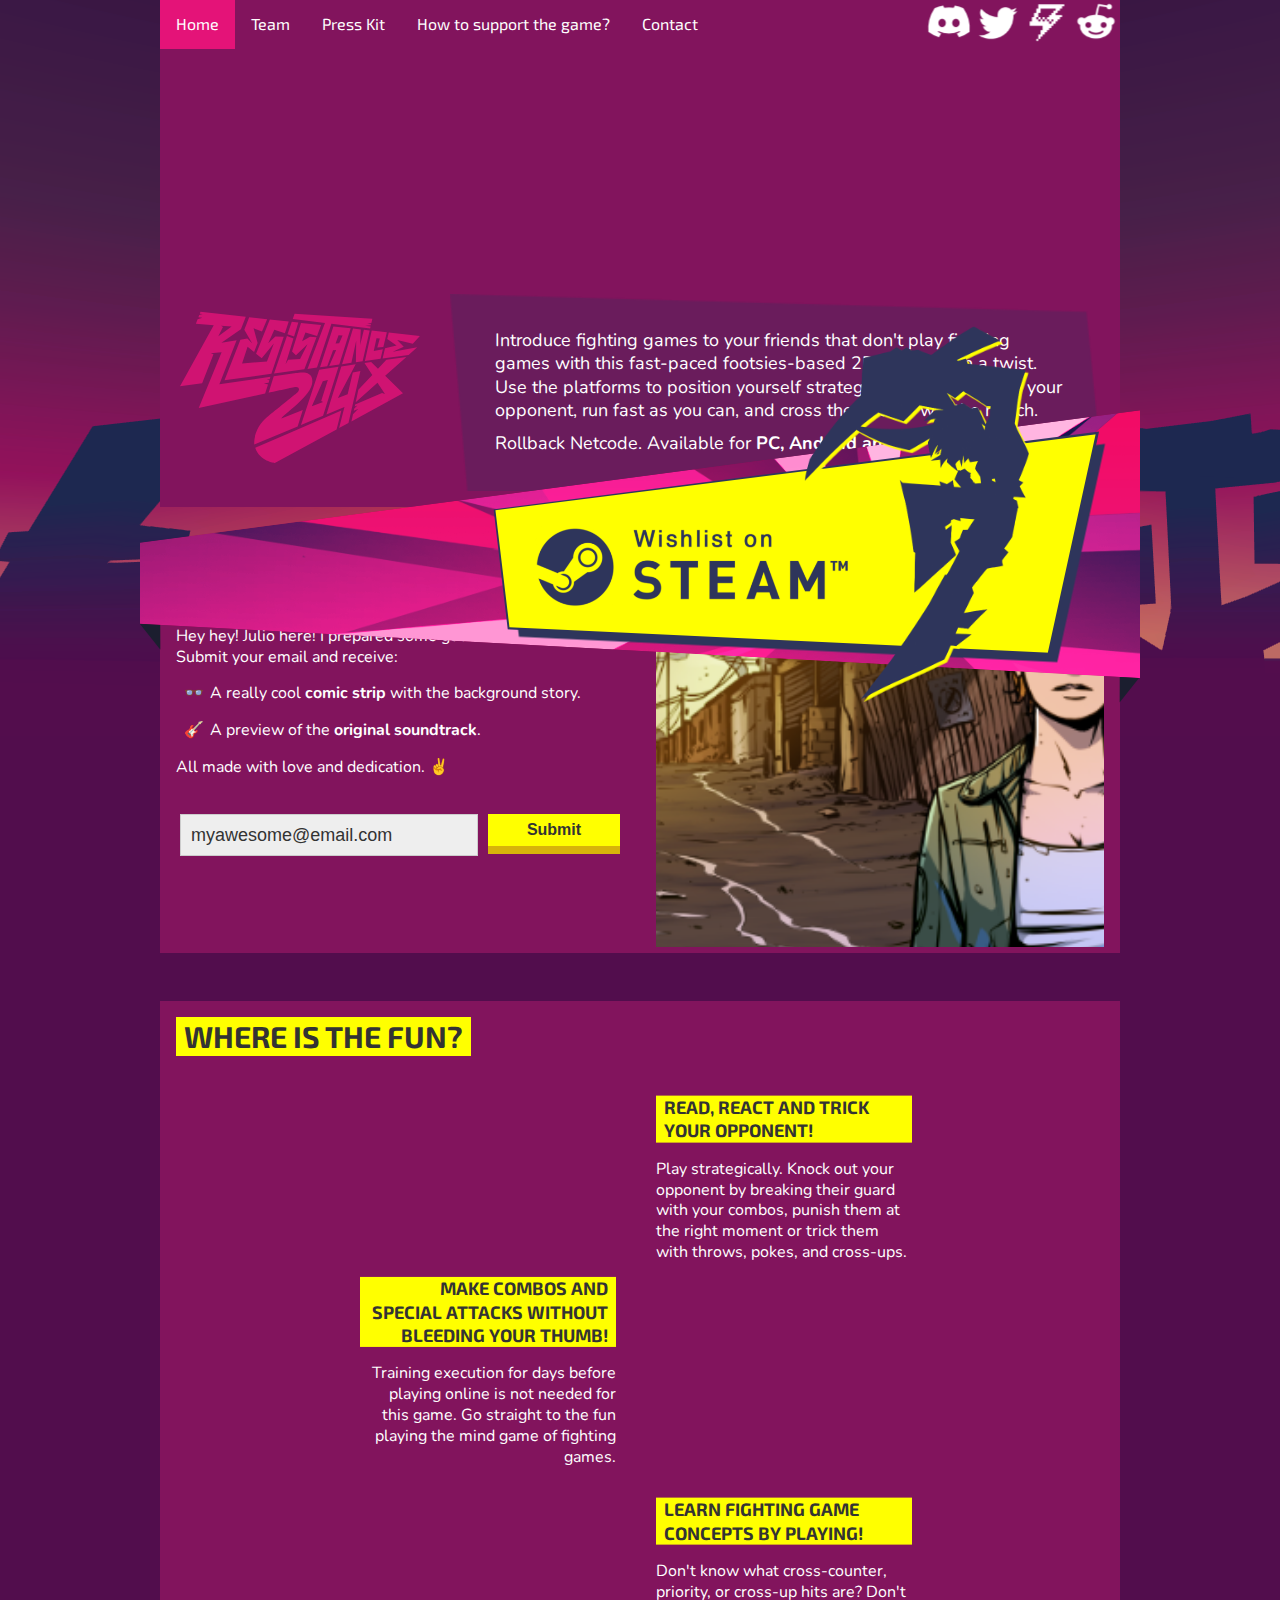
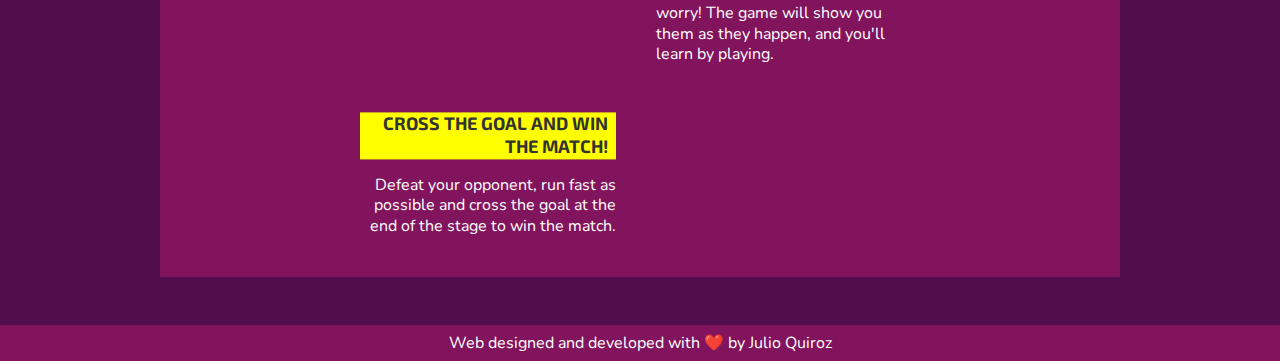
==== index.html @ bace35c9 "Site updated: 2022-10-22 18:56:26" ====
<!DOCTYPE html>
<html lang="en">
    <head>
        <meta charset="UTF-8">
<meta name="viewport" content="width=device-width, initial-scale=1.0"> <!-- displays site properly based on user's device -->

<link rel="icon" type="image/png" sizes="32x32" href="/images/favicon-32x32.png">
<link rel="icon" type="image/png" sizes="64x64" href="/images/favicon-64x64.png">
<link rel="icon" type="image/png" sizes="128x128" href="/images/favicon-128x128.png">
<link rel="preconnect" href="https://fonts.googleapis.com">
<link rel="preconnect" href="https://fonts.gstatic.com" crossorigin>
<link href="https://fonts.googleapis.com/css2?family=Exo+2:wght@700&family=Nunito:wght@300;400&display=swap" rel="stylesheet">
<link rel="stylesheet" href="/scss/style.css">

<title>Resistance 204X</title>

    <meta name="generator" content="Hexo 6.2.0"></head>
    
    <body>
        <div class="wrapper">
            <header>
    <ul class="nav-bar" >
        <li class="desktop-only active "><a href="/">Home</a></li>
        <!-- <li class="desktop-only"><a href="/blog">DevBlog</a></li> -->
        <li class="desktop-only"><a href="/team">Team</a></li>
        <li class="desktop-only"><a href="/presskit">Press Kit</a></li>
        <li class="desktop-only"><a href="/how-to-support">How to support the game?</a></li>
        <li class="desktop-only"><a href="mailto:julio@resistance204x.com" target="_blank">Contact</a></li>
        <li class="float-right"><a href="https://reddit.com/r/resistance204x" target="_blank"><img src="/images/social-networks/reddit.png"></a></li>
        <li class="float-right"><a href="https://gamejolt.com/games/resistance204x/661625" target="_blank"><img src="/images/social-networks/gamejolt.png"></a></li>
        <li class="float-right"><a href="https://twitter.com/resistance204x" target="_blank"><img src="/images/social-networks/twitter.png"></a></li>
        <li class="float-right"><a href="https://discord.gg/kYxSgY5vCp" target="_blank"><img src="/images/social-networks/discord.png"></a></li>
        
    </ul>

    <div class="hamburger-menu">
        <input id="menu__toggle" type="checkbox" />
        <label class="menu__btn" for="menu__toggle">
          <span></span>
        </label>
    
        <ul class="menu__box">
          <li><a class="menu__item active " href="/">Home</a></li>
          <li><a class="menu__item" href="/team">Team</a></li>
          <li><a class="menu__item" href="/presskit">Press Kit</a></li>
          <li><a class="menu__item" href="/how-to-support">How to support the game?</a></li>
          <li><a class="menu__item" href="mailto:julio@resistance204x.com">Contact</a></li>
        </ul>
      </div>


</header>


            
    <header>
<a href="https://store.steampowered.com/app/1829140/Resistance_204X/" target="_blank">
  
    <video class="video" id="preview-video-pc" alt="Resistance 204X: Gameplay steam pcgames mobilegames 2dfighter fighting indiegames indiedev resistance204x GIF" muted autoplay="autoplay" loop preload="auto" poster="https://thumbs.gfycat.com/AngryBronzeAmbushbug-mobile.jpg" tabindex="-1">
        <source src="https://giant.gfycat.com/AngryBronzeAmbushbug.mp4" type="video/mp4">
        <source src="https://thumbs.gfycat.com/AngryBronzeAmbushbug-mobile.mp4" type="video/mp4">
    </video>
    <img id="wishlist-banner" src="/images/wishlist-on-steam-banner.png" alt="Wishlist on Steam"/>
    <!-- <img id="homevideo-game-logo" src="/images/top-logo.png" alt="Resistance 204X Logo"> -->
  </a>
</header>
<!-- WHAT IS RESISTANCE204X? -->
<div class="box-separator box under-header"></div>
<div id="small-description" class="box flex">
    <img src="/images/logo2.svg" class="quarter" />
    <div>
        
        <p>Introduce fighting games to your friends that don't play fighting games with this fast-paced footsies-based 2D fighter with a twist. Use the platforms to position yourself strategically, react fast, KO your opponent, run fast as you can, and cross the goal to win the match.</p>
        <p>Rollback Netcode. Available for <strong>PC, Android and iOS</strong>.</p>

    </div>
    
</div>
<div class="box-separator box"></div>

<div class="box-separator-big"></div>

    <div class="box-separator box" id="beta-access"></div>
    <div class="box flex">
      
      <div class="half ai-c" >
        <h1>Get exclusive content!🕹️</h1>
        <p>Hey hey! Julio here! I prepared some goodies for you! 👀<br/>Submit your email and receive:</p>
        <ul>
          <!-- <li>🎮&ThickSpace;<strong>A steam code</strong> for free access to the beta.</li> -->
          <li>👓&ThickSpace;A really cool <strong>comic strip</strong> with the background story.</li>
          <li>🎸&ThickSpace;A preview of the <strong>original soundtrack</strong>.</li>
        </ul>
        <p>All made with love and dedication. ✌️</p>
        <!-- <p>(Beta steam codes will be sent to all emails submitted before Oct 20th at 23:59, 2022)</p> -->


<!-- MAILER LITE BEGINS -->
<style type="text/css">
  @import url(https://static.mailerlite.com/assets/plugins/groot/modules/includes/groot_fonts/import.css?version=1643097);
</style>
<style type="text/css">
  .ml-form-embedSubmitLoad{display:inline-block;width:20px;height:20px}.g-recaptcha{transform:scale(1);-webkit-transform:scale(1);transform-origin:0 0;-webkit-transform-origin:0 0}.sr-only{position:absolute;width:1px;height:1px;padding:0;margin:-1px;overflow:hidden;clip:rect(0,0,0,0);border:0}.ml-form-embedSubmitLoad:after{content:" ";display:block;width:11px;height:11px;margin:1px;border-radius:50%;border:4px solid #fff;border-color:#333 #333 #333 transparent;animation:ml-form-embedSubmitLoad 1.2s linear infinite}@keyframes ml-form-embedSubmitLoad{0%{transform:rotate(0)}100%{transform:rotate(360deg)}}#mlb2-5355560.ml-form-embedContainer{box-sizing:border-box;display:table;margin:0 auto;position:static;width:100%!important}#mlb2-5355560.ml-form-embedContainer button,#mlb2-5355560.ml-form-embedContainer h4,#mlb2-5355560.ml-form-embedContainer p,#mlb2-5355560.ml-form-embedContainer span{text-transform:none!important;letter-spacing:normal!important}#mlb2-5355560.ml-form-embedContainer .ml-form-embedWrapper{background-color:transparent;border-width:0;border-color:transparent;border-radius:4px;border-style:solid;box-sizing:border-box;display:inline-block!important;margin:0;padding:0;position:relative}#mlb2-5355560.ml-form-embedContainer .ml-form-embedWrapper.embedDefault,#mlb2-5355560.ml-form-embedContainer .ml-form-embedWrapper.embedPopup{width:100%}#mlb2-5355560.ml-form-embedContainer .ml-form-embedWrapper.embedForm{max-width:100%;width:100%}#mlb2-5355560.ml-form-embedContainer .ml-form-align-left{text-align:left}#mlb2-5355560.ml-form-embedContainer .ml-form-align-center{text-align:center}#mlb2-5355560.ml-form-embedContainer .ml-form-align-default{display:table-cell!important;vertical-align:middle!important;text-align:center!important}#mlb2-5355560.ml-form-embedContainer .ml-form-align-right{text-align:right}#mlb2-5355560.ml-form-embedContainer .ml-form-embedWrapper .ml-form-embedHeader img{border-top-left-radius:4px;border-top-right-radius:4px;height:auto;margin:0 auto!important;max-width:100%;width:undefinedpx}#mlb2-5355560.ml-form-embedContainer .ml-form-embedWrapper .ml-form-embedBody,#mlb2-5355560.ml-form-embedContainer .ml-form-embedWrapper .ml-form-successBody{padding:20px 20px 0 20px}#mlb2-5355560.ml-form-embedContainer .ml-form-embedWrapper .ml-form-embedBody.ml-form-embedBodyHorizontal{padding-bottom:0}#mlb2-5355560.ml-form-embedContainer .ml-form-embedWrapper .ml-form-embedBody .ml-form-embedContent,#mlb2-5355560.ml-form-embedContainer .ml-form-embedWrapper .ml-form-successBody .ml-form-successContent{text-align:left;margin:0}#mlb2-5355560.ml-form-embedContainer .ml-form-embedWrapper .ml-form-embedBody .ml-form-embedContent h4,#mlb2-5355560.ml-form-embedContainer .ml-form-embedWrapper .ml-form-successBody .ml-form-successContent h4{color:white;font-family:Exo,sans-serif;font-size:30px;font-weight:400;margin:0 0 10px 0;text-align:left;word-break:break-word}#mlb2-5355560.ml-form-embedContainer .ml-form-embedWrapper .ml-form-embedBody .ml-form-embedContent p,#mlb2-5355560.ml-form-embedContainer .ml-form-embedWrapper .ml-form-successBody .ml-form-successContent p{color:white;font-family:Exo,sans-serif;font-size:14px;font-weight:400;line-height:20px;margin:0 0 10px 0;text-align:left}#mlb2-5355560.ml-form-embedContainer .ml-form-embedWrapper .ml-form-embedBody .ml-form-embedContent ol,#mlb2-5355560.ml-form-embedContainer .ml-form-embedWrapper .ml-form-embedBody .ml-form-embedContent ul,#mlb2-5355560.ml-form-embedContainer .ml-form-embedWrapper .ml-form-successBody .ml-form-successContent ol,#mlb2-5355560.ml-form-embedContainer .ml-form-embedWrapper .ml-form-successBody .ml-form-successContent ul{color:white;font-family:Exo,sans-serif;font-size:14px}#mlb2-5355560.ml-form-embedContainer .ml-form-embedWrapper .ml-form-embedBody .ml-form-embedContent ol ol,#mlb2-5355560.ml-form-embedContainer .ml-form-embedWrapper .ml-form-successBody .ml-form-successContent ol ol{list-style-type:lower-alpha}#mlb2-5355560.ml-form-embedContainer .ml-form-embedWrapper .ml-form-embedBody .ml-form-embedContent ol ol ol,#mlb2-5355560.ml-form-embedContainer .ml-form-embedWrapper .ml-form-successBody .ml-form-successContent ol ol ol{list-style-type:lower-roman}#mlb2-5355560.ml-form-embedContainer .ml-form-embedWrapper .ml-form-embedBody .ml-form-embedContent p a,#mlb2-5355560.ml-form-embedContainer .ml-form-embedWrapper .ml-form-successBody .ml-form-successContent p a{color:white;text-decoration:underline}#mlb2-5355560.ml-form-embedContainer .ml-form-embedWrapper .ml-block-form .ml-field-group{text-align:left!important}#mlb2-5355560.ml-form-embedContainer .ml-form-embedWrapper .ml-block-form .ml-field-group label{margin-bottom:5px;color:#333;font-size:14px;font-family:Exo,sans-serif;font-weight:700;font-style:normal;text-decoration:none;display:inline-block;line-height:20px}#mlb2-5355560.ml-form-embedContainer .ml-form-embedWrapper .ml-form-embedBody .ml-form-embedContent p:last-child,#mlb2-5355560.ml-form-embedContainer .ml-form-embedWrapper .ml-form-successBody .ml-form-successContent p:last-child{margin:0}#mlb2-5355560.ml-form-embedContainer .ml-form-embedWrapper .ml-form-embedBody form{margin:0;width:100%}#mlb2-5355560.ml-form-embedContainer .ml-form-embedWrapper .ml-form-embedBody .ml-form-checkboxRow,#mlb2-5355560.ml-form-embedContainer .ml-form-embedWrapper .ml-form-embedBody .ml-form-formContent{margin:0 0 20px 0;width:100%}#mlb2-5355560.ml-form-embedContainer .ml-form-embedWrapper .ml-form-embedBody .ml-form-checkboxRow{float:left}#mlb2-5355560.ml-form-embedContainer .ml-form-embedWrapper .ml-form-embedBody .ml-form-formContent.horozintalForm{margin:0;padding:0 0 20px 0;width:100%;height:auto;float:left}#mlb2-5355560.ml-form-embedContainer .ml-form-embedWrapper .ml-form-embedBody .ml-form-fieldRow{margin:0 0 10px 0;width:100%}#mlb2-5355560.ml-form-embedContainer .ml-form-embedWrapper .ml-form-embedBody .ml-form-fieldRow.ml-last-item{margin:0}#mlb2-5355560.ml-form-embedContainer .ml-form-embedWrapper .ml-form-embedBody .ml-form-fieldRow.ml-formfieldHorizintal{margin:0}#mlb2-5355560.ml-form-embedContainer .ml-form-embedWrapper .ml-form-embedBody .ml-form-fieldRow input{background-color:#eee!important;color:#333!important;border-color:#ccc;border-radius:0!important;border-style:solid!important;border-width:1px!important;font-family:Exo,sans-serif;font-size:18px!important;height:auto;line-height:21px!important;margin-bottom:0;margin-top:0;margin-left:0;margin-right:0;padding:10px 10px!important;width:100%!important;box-sizing:border-box!important;max-width:100%!important}#mlb2-5355560.ml-form-embedContainer .ml-form-embedWrapper .ml-form-embedBody .ml-form-fieldRow input::-webkit-input-placeholder,#mlb2-5355560.ml-form-embedContainer .ml-form-embedWrapper .ml-form-embedBody .ml-form-horizontalRow input::-webkit-input-placeholder{color:#333}#mlb2-5355560.ml-form-embedContainer .ml-form-embedWrapper .ml-form-embedBody .ml-form-fieldRow input::-moz-placeholder,#mlb2-5355560.ml-form-embedContainer .ml-form-embedWrapper .ml-form-embedBody .ml-form-horizontalRow input::-moz-placeholder{color:#333}#mlb2-5355560.ml-form-embedContainer .ml-form-embedWrapper .ml-form-embedBody .ml-form-fieldRow input:-ms-input-placeholder,#mlb2-5355560.ml-form-embedContainer .ml-form-embedWrapper .ml-form-embedBody .ml-form-horizontalRow input:-ms-input-placeholder{color:#333}#mlb2-5355560.ml-form-embedContainer .ml-form-embedWrapper .ml-form-embedBody .ml-form-fieldRow input:-moz-placeholder,#mlb2-5355560.ml-form-embedContainer .ml-form-embedWrapper .ml-form-embedBody .ml-form-horizontalRow input:-moz-placeholder{color:#333}#mlb2-5355560.ml-form-embedContainer .ml-form-embedWrapper .ml-form-embedBody .ml-form-fieldRow textarea,#mlb2-5355560.ml-form-embedContainer .ml-form-embedWrapper .ml-form-embedBody .ml-form-horizontalRow textarea{background-color:#eee!important;color:#333!important;border-color:#ccc;border-radius:0!important;border-style:solid!important;border-width:1px!important;font-family:Exo,sans-serif;font-size:18px!important;height:auto;line-height:21px!important;margin-bottom:0;margin-top:0;padding:10px 10px!important;width:100%!important;box-sizing:border-box!important;max-width:100%!important}#mlb2-5355560.ml-form-embedContainer .ml-form-embedWrapper .ml-form-embedBody .ml-form-checkboxRow .label-description::before,#mlb2-5355560.ml-form-embedContainer .ml-form-embedWrapper .ml-form-embedBody .ml-form-embedPermissions .ml-form-embedPermissionsOptionsCheckbox .label-description::before,#mlb2-5355560.ml-form-embedContainer .ml-form-embedWrapper .ml-form-embedBody .ml-form-fieldRow .custom-checkbox .custom-control-label::before,#mlb2-5355560.ml-form-embedContainer .ml-form-embedWrapper .ml-form-embedBody .ml-form-fieldRow .custom-radio .custom-control-label::before,#mlb2-5355560.ml-form-embedContainer .ml-form-embedWrapper .ml-form-embedBody .ml-form-horizontalRow .custom-checkbox .custom-control-label::before,#mlb2-5355560.ml-form-embedContainer .ml-form-embedWrapper .ml-form-embedBody .ml-form-horizontalRow .custom-radio .custom-control-label::before,#mlb2-5355560.ml-form-embedContainer .ml-form-embedWrapper .ml-form-embedBody .ml-form-interestGroupsRow .ml-form-interestGroupsRowCheckbox .label-description::before{border-color:#ccc!important;background-color:#eee!important}#mlb2-5355560.ml-form-embedContainer .ml-form-embedWrapper .ml-form-embedBody .ml-form-fieldRow input.custom-control-input[type=checkbox]{box-sizing:border-box;padding:0;position:absolute;z-index:-1;opacity:0;margin-top:5px;margin-left:-1.5rem;overflow:visible}#mlb2-5355560.ml-form-embedContainer .ml-form-embedWrapper .ml-form-embedBody .ml-form-checkboxRow .label-description::before,#mlb2-5355560.ml-form-embedContainer .ml-form-embedWrapper .ml-form-embedBody .ml-form-embedPermissions .ml-form-embedPermissionsOptionsCheckbox .label-description::before,#mlb2-5355560.ml-form-embedContainer .ml-form-embedWrapper .ml-form-embedBody .ml-form-fieldRow .custom-checkbox .custom-control-label::before,#mlb2-5355560.ml-form-embedContainer .ml-form-embedWrapper .ml-form-embedBody .ml-form-horizontalRow .custom-checkbox .custom-control-label::before,#mlb2-5355560.ml-form-embedContainer .ml-form-embedWrapper .ml-form-embedBody .ml-form-interestGroupsRow .ml-form-interestGroupsRowCheckbox .label-description::before{border-radius:4px!important}#mlb2-5355560.ml-form-embedContainer .ml-form-embedWrapper .ml-form-embedBody .ml-form-checkboxRow input[type=checkbox]:checked~.label-description::after,#mlb2-5355560.ml-form-embedContainer .ml-form-embedWrapper .ml-form-embedBody .ml-form-embedPermissions .ml-form-embedPermissionsOptionsCheckbox input[type=checkbox]:checked~.label-description::after,#mlb2-5355560.ml-form-embedContainer .ml-form-embedWrapper .ml-form-embedBody .ml-form-fieldRow .custom-checkbox .custom-control-input:checked~.custom-control-label::after,#mlb2-5355560.ml-form-embedContainer .ml-form-embedWrapper .ml-form-embedBody .ml-form-horizontalRow .custom-checkbox .custom-control-input:checked~.custom-control-label::after,#mlb2-5355560.ml-form-embedContainer .ml-form-embedWrapper .ml-form-embedBody .ml-form-interestGroupsRow .ml-form-interestGroupsRowCheckbox input[type=checkbox]:checked~.label-description::after{background-image:url("data:image/svg+xml,%3csvg xmlns='http://www.w3.org/2000/svg' viewBox='0 0 8 8'%3e%3cpath fill='%23fff' d='M6.564.75l-3.59 3.612-1.538-1.55L0 4.26 2.974 7.25 8 2.193z'/%3e%3c/svg%3e")}#mlb2-5355560.ml-form-embedContainer .ml-form-embedWrapper .ml-form-embedBody .ml-form-fieldRow .custom-radio .custom-control-input:checked~.custom-control-label::after{background-image:url("data:image/svg+xml,%3csvg xmlns='http://www.w3.org/2000/svg' viewBox='-4 -4 8 8'%3e%3ccircle r='3' fill='%23fff'/%3e%3c/svg%3e")}#mlb2-5355560.ml-form-embedContainer .ml-form-embedWrapper .ml-form-embedBody .ml-form-checkboxRow input[type=checkbox]:checked~.label-description::before,#mlb2-5355560.ml-form-embedContainer .ml-form-embedWrapper .ml-form-embedBody .ml-form-embedPermissions .ml-form-embedPermissionsOptionsCheckbox input[type=checkbox]:checked~.label-description::before,#mlb2-5355560.ml-form-embedContainer .ml-form-embedWrapper .ml-form-embedBody .ml-form-fieldRow .custom-checkbox .custom-control-input:checked~.custom-control-label::before,#mlb2-5355560.ml-form-embedContainer .ml-form-embedWrapper .ml-form-embedBody .ml-form-fieldRow .custom-radio .custom-control-input:checked~.custom-control-label::before,#mlb2-5355560.ml-form-embedContainer .ml-form-embedWrapper .ml-form-embedBody .ml-form-horizontalRow .custom-checkbox .custom-control-input:checked~.custom-control-label::before,#mlb2-5355560.ml-form-embedContainer .ml-form-embedWrapper .ml-form-embedBody .ml-form-horizontalRow .custom-radio .custom-control-input:checked~.custom-control-label::before,#mlb2-5355560.ml-form-embedContainer .ml-form-embedWrapper .ml-form-embedBody .ml-form-interestGroupsRow .ml-form-interestGroupsRowCheckbox input[type=checkbox]:checked~.label-description::before{border-color:#FFFF00!important;background-color:#FFFF00!important;color:#333!important}#mlb2-5355560.ml-form-embedContainer .ml-form-embedWrapper .ml-form-embedBody .ml-form-fieldRow .custom-checkbox .custom-control-label::after,#mlb2-5355560.ml-form-embedContainer .ml-form-embedWrapper .ml-form-embedBody .ml-form-fieldRow .custom-checkbox .custom-control-label::before,#mlb2-5355560.ml-form-embedContainer .ml-form-embedWrapper .ml-form-embedBody .ml-form-fieldRow .custom-radio .custom-control-label::after,#mlb2-5355560.ml-form-embedContainer .ml-form-embedWrapper .ml-form-embedBody .ml-form-fieldRow .custom-radio .custom-control-label::before,#mlb2-5355560.ml-form-embedContainer .ml-form-embedWrapper .ml-form-embedBody .ml-form-horizontalRow .custom-checkbox .custom-control-label::after,#mlb2-5355560.ml-form-embedContainer .ml-form-embedWrapper .ml-form-embedBody .ml-form-horizontalRow .custom-checkbox .custom-control-label::before,#mlb2-5355560.ml-form-embedContainer .ml-form-embedWrapper .ml-form-embedBody .ml-form-horizontalRow .custom-radio .custom-control-label::after,#mlb2-5355560.ml-form-embedContainer .ml-form-embedWrapper .ml-form-embedBody .ml-form-horizontalRow .custom-radio .custom-control-label::before{top:2px;box-sizing:border-box}#mlb2-5355560.ml-form-embedContainer .ml-form-embedWrapper .ml-form-embedBody .ml-form-checkboxRow .label-description::after,#mlb2-5355560.ml-form-embedContainer .ml-form-embedWrapper .ml-form-embedBody .ml-form-checkboxRow .label-description::before,#mlb2-5355560.ml-form-embedContainer .ml-form-embedWrapper .ml-form-embedBody .ml-form-embedPermissions .ml-form-embedPermissionsOptionsCheckbox .label-description::after,#mlb2-5355560.ml-form-embedContainer .ml-form-embedWrapper .ml-form-embedBody .ml-form-embedPermissions .ml-form-embedPermissionsOptionsCheckbox .label-description::before{top:0!important;box-sizing:border-box!important}#mlb2-5355560.ml-form-embedContainer .ml-form-embedWrapper .ml-form-embedBody .ml-form-checkboxRow .label-description::after,#mlb2-5355560.ml-form-embedContainer .ml-form-embedWrapper .ml-form-embedBody .ml-form-checkboxRow .label-description::before{top:0!important;box-sizing:border-box!important}#mlb2-5355560.ml-form-embedContainer .ml-form-embedWrapper .ml-form-embedBody .ml-form-interestGroupsRow .ml-form-interestGroupsRowCheckbox .label-description::after{top:0!important;box-sizing:border-box!important;position:absolute;left:-1.5rem;display:block;width:1rem;height:1rem;content:""}#mlb2-5355560.ml-form-embedContainer .ml-form-embedWrapper .ml-form-embedBody .ml-form-interestGroupsRow .ml-form-interestGroupsRowCheckbox .label-description::before{top:0!important;box-sizing:border-box!important}#mlb2-5355560.ml-form-embedContainer .ml-form-embedWrapper .ml-form-embedBody .custom-control-label::before{position:absolute;top:4px;left:-1.5rem;display:block;width:16px;height:16px;pointer-events:none;content:"";background-color:#fff;border:#adb5bd solid 1px;border-radius:50%}#mlb2-5355560.ml-form-embedContainer .ml-form-embedWrapper .ml-form-embedBody .custom-control-label::after{position:absolute;top:2px!important;left:-1.5rem;display:block;width:1rem;height:1rem;content:""}#mlb2-5355560.ml-form-embedContainer .ml-form-embedWrapper .ml-form-embedBody .ml-form-checkboxRow .label-description::before,#mlb2-5355560.ml-form-embedContainer .ml-form-embedWrapper .ml-form-embedBody .ml-form-embedPermissions .ml-form-embedPermissionsOptionsCheckbox .label-description::before,#mlb2-5355560.ml-form-embedContainer .ml-form-embedWrapper .ml-form-embedBody .ml-form-interestGroupsRow .ml-form-interestGroupsRowCheckbox .label-description::before{position:absolute;top:4px;left:-1.5rem;display:block;width:16px;height:16px;pointer-events:none;content:"";background-color:#fff;border:#adb5bd solid 1px;border-radius:50%}#mlb2-5355560.ml-form-embedContainer .ml-form-embedWrapper .ml-form-embedBody .ml-form-embedPermissions .ml-form-embedPermissionsOptionsCheckbox .label-description::after{position:absolute;top:0!important;left:-1.5rem;display:block;width:1rem;height:1rem;content:""}#mlb2-5355560.ml-form-embedContainer .ml-form-embedWrapper .ml-form-embedBody .ml-form-checkboxRow .label-description::after{position:absolute;top:0!important;left:-1.5rem;display:block;width:1rem;height:1rem;content:""}#mlb2-5355560.ml-form-embedContainer .ml-form-embedWrapper .ml-form-embedBody .custom-radio .custom-control-label::after{background:no-repeat 50%/50% 50%}#mlb2-5355560.ml-form-embedContainer .ml-form-embedWrapper .ml-form-embedBody .custom-checkbox .custom-control-label::after,#mlb2-5355560.ml-form-embedContainer .ml-form-embedWrapper .ml-form-embedBody .ml-form-checkboxRow .label-description::after,#mlb2-5355560.ml-form-embedContainer .ml-form-embedWrapper .ml-form-embedBody .ml-form-embedPermissions .ml-form-embedPermissionsOptionsCheckbox .label-description::after,#mlb2-5355560.ml-form-embedContainer .ml-form-embedWrapper .ml-form-embedBody .ml-form-interestGroupsRow .ml-form-interestGroupsRowCheckbox .label-description::after{background:no-repeat 50%/50% 50%}#mlb2-5355560.ml-form-embedContainer .ml-form-embedWrapper .ml-form-embedBody .ml-form-fieldRow .custom-control,#mlb2-5355560.ml-form-embedContainer .ml-form-embedWrapper .ml-form-embedBody .ml-form-horizontalRow .custom-control{position:relative;display:block;min-height:1.5rem;padding-left:1.5rem}#mlb2-5355560.ml-form-embedContainer .ml-form-embedWrapper .ml-form-embedBody .ml-form-fieldRow .custom-checkbox .custom-control-input,#mlb2-5355560.ml-form-embedContainer .ml-form-embedWrapper .ml-form-embedBody .ml-form-fieldRow .custom-radio .custom-control-input,#mlb2-5355560.ml-form-embedContainer .ml-form-embedWrapper .ml-form-embedBody .ml-form-horizontalRow .custom-checkbox .custom-control-input,#mlb2-5355560.ml-form-embedContainer .ml-form-embedWrapper .ml-form-embedBody .ml-form-horizontalRow .custom-radio .custom-control-input{position:absolute;z-index:-1;opacity:0;box-sizing:border-box;padding:0}#mlb2-5355560.ml-form-embedContainer .ml-form-embedWrapper .ml-form-embedBody .ml-form-fieldRow .custom-checkbox .custom-control-label,#mlb2-5355560.ml-form-embedContainer .ml-form-embedWrapper .ml-form-embedBody .ml-form-fieldRow .custom-radio .custom-control-label,#mlb2-5355560.ml-form-embedContainer .ml-form-embedWrapper .ml-form-embedBody .ml-form-horizontalRow .custom-checkbox .custom-control-label,#mlb2-5355560.ml-form-embedContainer .ml-form-embedWrapper .ml-form-embedBody .ml-form-horizontalRow .custom-radio .custom-control-label{color:#000;font-size:12px!important;font-family:Exo,sans-serif;line-height:22px;margin-bottom:0;position:relative;vertical-align:top;font-style:normal;font-weight:700}#mlb2-5355560.ml-form-embedContainer .ml-form-embedWrapper .ml-form-embedBody .ml-form-fieldRow .custom-select,#mlb2-5355560.ml-form-embedContainer .ml-form-embedWrapper .ml-form-embedBody .ml-form-horizontalRow .custom-select{background-color:#eee!important;color:#333!important;border-color:#ccc;border-radius:0!important;border-style:solid!important;border-width:1px!important;font-family:Exo,sans-serif;font-size:18px!important;line-height:20px!important;margin-bottom:0;margin-top:0;padding:10px 28px 10px 12px!important;width:100%!important;box-sizing:border-box!important;max-width:100%!important;height:auto;display:inline-block;vertical-align:middle;background:url(https://cdn.mailerlite.com/images/default/dropdown.svg) no-repeat right .75rem center/8px 10px;-webkit-appearance:none;-moz-appearance:none;appearance:none}#mlb2-5355560.ml-form-embedContainer .ml-form-embedWrapper .ml-form-embedBody .ml-form-horizontalRow{height:auto;width:100%;float:left}.ml-form-formContent.horozintalForm .ml-form-horizontalRow .ml-input-horizontal{width:70%;float:left}.ml-form-formContent.horozintalForm .ml-form-horizontalRow .ml-button-horizontal{width:30%;float:left}.ml-form-formContent.horozintalForm .ml-form-horizontalRow .ml-button-horizontal.labelsOn{padding-top:25px}.ml-form-formContent.horozintalForm .ml-form-horizontalRow .horizontal-fields{box-sizing:border-box;float:left;padding-right:10px}#mlb2-5355560.ml-form-embedContainer .ml-form-embedWrapper .ml-form-embedBody .ml-form-horizontalRow input{background-color:#eee;color:#333;border-color:#ccc;border-radius:0;border-style:solid;border-width:1px;font-family:Exo,sans-serif;font-size:18px;line-height:20px;margin-bottom:0;margin-top:0;padding:10px 10px;width:100%;box-sizing:border-box;overflow-y:initial}#mlb2-5355560.ml-form-embedContainer .ml-form-embedWrapper .ml-form-embedBody .ml-form-horizontalRow button{background-color:#FFFF00!important;border-radius:0;box-shadow:none;color:#333!important;cursor:pointer;font-family:Exo,sans-serif;font-size:16px!important;font-weight:700;margin:0!important;padding:10px!important;width:100%;height:auto}#mlb2-5355560.ml-form-embedContainer .ml-form-embedWrapper .ml-form-embedBody .ml-form-horizontalRow button:hover{background-color:#fef704!important;border-color:#D7B40A!important}#mlb2-5355560.ml-form-embedContainer .ml-form-embedWrapper .ml-form-embedBody .ml-form-checkboxRow input[type=checkbox]{box-sizing:border-box;padding:0;position:absolute;z-index:-1;opacity:0;margin-top:5px;margin-left:-1.5rem;overflow:visible}#mlb2-5355560.ml-form-embedContainer .ml-form-embedWrapper .ml-form-embedBody .ml-form-checkboxRow .label-description{color:#000;display:block;font-family:'Open Sans',Arial,Helvetica,sans-serif;font-size:12px;text-align:left;margin-bottom:0;position:relative;vertical-align:top}#mlb2-5355560.ml-form-embedContainer .ml-form-embedWrapper .ml-form-embedBody .ml-form-checkboxRow label{font-weight:400;margin:0;padding:0;position:relative;display:block;min-height:24px;padding-left:24px}#mlb2-5355560.ml-form-embedContainer .ml-form-embedWrapper .ml-form-embedBody .ml-form-checkboxRow label a{color:#000;text-decoration:underline}#mlb2-5355560.ml-form-embedContainer .ml-form-embedWrapper .ml-form-embedBody .ml-form-checkboxRow label p{color:#000!important;font-family:'Open Sans',Arial,Helvetica,sans-serif!important;font-size:12px!important;font-weight:400!important;line-height:18px!important;padding:0!important;margin:0 5px 0 0!important}#mlb2-5355560.ml-form-embedContainer .ml-form-embedWrapper .ml-form-embedBody .ml-form-checkboxRow label p:last-child{margin:0}#mlb2-5355560.ml-form-embedContainer .ml-form-embedWrapper .ml-form-embedBody .ml-form-embedSubmit{margin:0 0 20px 0;float:left;width:100%}#mlb2-5355560.ml-form-embedContainer .ml-form-embedWrapper .ml-form-embedBody .ml-form-embedSubmit button{background-color:#FFFF00!important;box-shadow:none!important;color:#333!important;cursor:pointer;font-family:Exo,sans-serif!important;font-size:16px!important;font-weight:700!important;line-height:21px!important;height:auto;padding:10px!important;width:100%!important;box-sizing:border-box!important}#mlb2-5355560.ml-form-embedContainer .ml-form-embedWrapper .ml-form-embedBody .ml-form-embedSubmit button.loading{display:none}#mlb2-5355560.ml-form-embedContainer .ml-form-embedWrapper .ml-form-embedBody .ml-form-embedSubmit button:hover{background-color:#fef704!important}.ml-subscribe-close{width:30px;height:30px;background:url(https://cdn.mailerlite.com/images/default/modal_close.png) no-repeat;background-size:30px;cursor:pointer;margin-top:-10px;margin-right:-10px;position:absolute;top:0;right:0}.ml-error input,.ml-error select,.ml-error textarea{border-color:red!important}.ml-error .custom-checkbox-radio-list{border:1px solid red!important;border-radius:4px;padding:10px}.ml-error .label-description,.ml-error .label-description p,.ml-error .label-description p a,.ml-error label:first-child{color:red!important}#mlb2-5355560.ml-form-embedContainer .ml-form-embedWrapper .ml-form-embedBody .ml-form-checkboxRow.ml-error .label-description p,#mlb2-5355560.ml-form-embedContainer .ml-form-embedWrapper .ml-form-embedBody .ml-form-checkboxRow.ml-error .label-description p:first-letter{color:red!important}@media only screen and (max-width:400px){.ml-form-embedWrapper.embedDefault,.ml-form-embedWrapper.embedPopup{width:100%!important}.ml-form-formContent.horozintalForm{float:left!important}.ml-form-formContent.horozintalForm .ml-form-horizontalRow{height:auto!important;width:100%!important;float:left!important}.ml-form-formContent.horozintalForm .ml-form-horizontalRow .ml-input-horizontal{width:100%!important}.ml-form-formContent.horozintalForm .ml-form-horizontalRow .ml-input-horizontal>div{padding-right:0!important;padding-bottom:10px}.ml-form-formContent.horozintalForm .ml-button-horizontal{width:100%!important}.ml-form-formContent.horozintalForm .ml-button-horizontal.labelsOn{padding-top:0!important}}
</style>
<style type="text/css">
  .ml-mobileButton-horizontal{display:none}#mlb2-5355560 .ml-mobileButton-horizontal button{background-color:#FFFF00!important;border-color:#FFFF00!important;border-style:solid!important;border-width:1px!important;border-radius:0!important;box-shadow:none!important;color:#333!important;cursor:pointer;font-family:Exo,sans-serif!important;font-size:14px!important;font-weight:700!important;line-height:20px!important;padding:10px!important;width:100%!important}@media only screen and (max-width:400px){#mlb2-5355560.ml-form-embedContainer .ml-form-embedWrapper .ml-form-embedBody .ml-form-formContent.horozintalForm{padding:0 0 10px 0!important}.ml-hide-horizontal{display:none!important}.ml-form-formContent.horozintalForm .ml-button-horizontal{display:none!important}.ml-mobileButton-horizontal{display:inline-block!important;margin-bottom:20px;width:100%}.ml-form-formContent.horozintalForm .ml-form-horizontalRow .ml-input-horizontal>div{padding-bottom:0!important}}
</style>
<style type="text/css">
  @media only screen and (max-width:400px){.ml-form-formContent.horozintalForm .ml-form-horizontalRow .horizontal-fields{margin-bottom:10px!important;width:100%!important}}

  .ml-button-horizontal button.primary{
    border-bottom: 8px solid #D7B40A;
    border-width: 0 0 8px 0;
    line-height: 12px;
    height: 48px;
  }

  .ml-button-horizontal button.primary:active{
    border-top: 8px solid #D7B40A;
    border-width: 8px 0 0 0;
    line-height: 12px;
    height: 48px;
  }

</style>
<div id="mlb2-5355560" class="ml-form-embedContainer ml-subscribe-form ml-subscribe-form-5355560">
  <div class="ml-form-align-center">
    <div class="ml-form-embedWrapper embedForm">
      <div class="ml-form-embedBody ml-form-embedBodyHorizontal row-form">
        <div class="ml-form-embedContent" style="">
          <!-- <h4>Newsletter</h4>
          <p>Signup for news and special offers!</p> -->
        </div>
        <form class="ml-block-form" action="https://static.mailerlite.com/webforms/submit/a6a0g9" data-code="a6a0g9" method="post" target="_blank">
          <div class="ml-form-formContent horozintalForm">
            <div class="ml-form-horizontalRow">
              <div class="ml-input-horizontal">
                <div style="width:100%" class="horizontal-fields">
                  <div class="ml-field-group ml-field-email ml-validate-email ml-validate-required">
                    <input type="email" class="form-control" data-inputmask="" name="fields[email]" placeholder="myawesome@email.com" autocomplete="email">
                  </div>
                </div>
              </div>
              <div class="ml-button-horizontal primary">
                <button type="submit" class="primary">Submit</button>
                <button disabled="disabled" style="display:none" type="button" class="loading"> <div class="ml-form-embedSubmitLoad"></div> <span class="sr-only">Loading...</span> </button>
              </div>
            </div>
          </div>
          <input type="hidden" name="ml-submit" value="1">
          <div class="ml-mobileButton-horizontal">
            <button type="submit" class="primary">Submit</button>
            <button disabled="disabled" style="display:none" type="button" class="loading"> <div class="ml-form-embedSubmitLoad"></div> <span class="sr-only">Loading...</span> </button>
          </div>
          <input type="hidden" name="anticsrf" value="true">
        </form>
      </div>
      <div class="ml-form-successBody row-success" style="display:none">
        <div class="ml-form-successContent">
          <h4>Thanks!</h4>
          <p>Please confirm your email and I'll send you the&nbsp;access link to your free content!</p>
        </div>
      </div>
    </div>
  </div>
</div>
<script>
  function ml_webform_success_5355560(){var r=ml_jQuery||jQuery;r(".ml-subscribe-form-5355560 .row-success").show(),r(".ml-subscribe-form-5355560 .row-form").hide()}
</script>
<img src="https://track.mailerlite.com/webforms/o/5355560/a6a0g9?v1643122051" width="1" height="1" style="max-width:1px;max-height:1px;visibility:hidden;padding:0;margin:0;display:block" alt="." border="0">
<script src="https://static.mailerlite.com/js/w/webforms.min.js?v0c75f831c56857441820dcec3163967c" type="text/javascript"></script>
<!-- MAILER LITE ENDS -->

      </div>
      <div class="half">
        <div class="banner-container">
          <div class="banner">
            <div class="banner-img" style="background-image: url(' /images/slide-0.png ')"></div>
            <div class="banner-img" style="background-image: url(' /images/slide-3.png ')"></div>
            <div class="banner-img" style="background-image: url(' /images/slide-1.png ')"></div>
            <div class="banner-img" style="background-image: url(' /images/slide-2.png ')"></div>
            
          </div>
        </div>
          
        <!-- <video class="videoright videopreview" muted playsinline autoplay="autoplay" loop>
          <source src="/videos/gifts.webm?v=0" type="video/webm">
          Your browser does not support the video tag.
        </video> -->
      </div>
    </div>

  
<div class="box-separator-big"></div>


  

<section>
    <div class="box-separator box"></div>
    <div class="box flex">
        <h1>Where is the fun?</h1>
    </div>
</section>

  <!-- PLAY FOOTSIES -->
  <div class="box-separator box"></div>
  <section>
    <div class="box flex">
      <div class="half">


        <video class="videoleft" id="video-footsies" alt="Resistance 204X: Play Footsies steam pcgames mobilegames 2dfighter fighting indiegames indiedev resistance204x GIF" muted playsinline autoplay="autoplay" loop preload="auto" poster="https://thumbs.gfycat.com/CoolRecklessEland-mobile.jpg" tabindex="-1">
          <source src="https://thumbs.gfycat.com/CoolRecklessEland-mobile.mp4" type="video/mp4">
          <source src="https://giant.gfycat.com/CoolRecklessEland.mp4" type="video/mp4">
          <source src="https://thumbs.gfycat.com/CoolRecklessEland-mobile.mp4" type="video/mp4">
        </video>



        <img class="videoleft" id="gif-footsies" src="https://media.giphy.com/media/6j5SujnwTzBtTqdJl4/giphy.gif">
      </div>
      <div class="half ai-c">
        <div class="feature-description-container feature-description-align-left">
          <h2>Read, react and trick your opponent!</h2>
          <p>Play strategically. Knock out your opponent by breaking their guard with your combos, punish them at the right moment or trick them with throws, pokes, and cross-ups.</p>
        </div>
      </div>
    </div>
  </section>

  <!-- MAKE COMBOS -->
  <div class="box-separator box"></div>
  <div class="box-separator box"></div>
  <section>
    <div class="box flex flex-align-right">
      <div class="half ai-c">
        <div class="feature-description-container feature-description-align-right">
          <h2>Make Combos and Special Attacks without bleeding your thumb!</h2>
          <p>Training execution for days before playing online is not needed for this game. Go straight to the fun playing the mind game of fighting games.</p>
        </div>
      </div>
      <div class="half">
        

        <video class="videoright" id="video-combos" alt="Resistance 204X: Special Attacks steam pcgames mobilegames 2dfighter fighting indiegames indiedev resistance204x GIF" muted playsinline autoplay="autoplay" loop preload="auto" poster="https://thumbs.gfycat.com/HorribleVainCalf-mobile.jpg" tabindex="-1">
          <source src="https://thumbs.gfycat.com/HorribleVainCalf-mobile.mp4" type="video/mp4">
          <source src="https://giant.gfycat.com/HorribleVainCalf.mp4" type="video/mp4">
          <source src="https://thumbs.gfycat.com/HorribleVainCalf-mobile.mp4" type="video/mp4">
        </video>

        <img class="videoleft" id="gif-combos" src="https://media.giphy.com/media/gXb91uN3snwFlieC2F/giphy.gif">

      </div>
    </div>
  </section>

  

  
  <!-- LEARN CONCEPTS -->
  <div class="box-separator box"></div>
  <div class="box-separator box"></div>
  <section>
    <div class="box flex">
      <div class="half">
        <video class="videoleft" id="video-learn" alt="learn fighting games GIF" muted playsinline autoplay="autoplay" loop preload="auto" poster="https://thumbs.gfycat.com/HandmadeAdeptAmethystgemclam-mobile.jpg" tabindex="-1">
          <source src="https://thumbs.gfycat.com/HandmadeAdeptAmethystgemclam-mobile.mp4" type="video/mp4">
          <source src="https://giant.gfycat.com/HandmadeAdeptAmethystgemclam.mp4" type="video/mp4">
          <source src="https://thumbs.gfycat.com/HandmadeAdeptAmethystgemclam-mobile.mp4" type="video/mp4">
        </video>
        
        <img class="videoleft" id="gif-learn" src="https://media.giphy.com/media/myu6I7WOnbVU4U5Xh3/giphy.gif">

      </div>
      <div class="half ai-c">
        <div class="feature-description-container feature-description-align-left">
          <h2>Learn fighting game concepts by playing!</h2>
          <p>Don't know what cross-counter, priority, or cross-up hits are? Don't worry! The game will show you them as they happen, and you'll learn by playing.</p>
        </div>
      </div>
    </div>
  </section>
  
  <!-- WIN THE MATCH -->
  <div class="box-separator box"></div>
  <div class="box-separator box"></div>
  <section>
    <div class="box flex flex-align-right">
      <div class="half ai-c">
        <div class="feature-description-container feature-description-align-right">
          <h2>Cross the goal and win the match!</h2>
          <p>Defeat your opponent, run fast as possible and cross the goal at the end of the stage to win the match.</p>
        </div>
      </div>
      <div class="half">
        

        <video class="videoright" id="video-win" alt="Resistance 204X: Special Attacks steam pcgames mobilegames 2dfighter fighting indiegames indiedev resistance204x GIF" muted playsinline autoplay="autoplay" loop preload="auto" poster="https://thumbs.gfycat.com/SaneKindChuckwalla-mobile.jpg" tabindex="-1">
          <source src="https://thumbs.gfycat.com/SaneKindChuckwalla-mobile.mp4" type="video/mp4">
          <source src="https://giant.gfycat.com/SaneKindChuckwalla.mp4" type="video/mp4">
          <source src="https://thumbs.gfycat.com/SaneKindChuckwalla-mobile.mp4" type="video/mp4">
        </video>

        <img class="videoleft" id="gif-win" src="https://media.giphy.com/media/IYQXvWVEl5nv1vD0Vl/giphy.gif">

      </div>
    </div>
  </section>
  
<div class="box-separator box"></div>
<div class="box-separator-big"></div>



            
        </div>
        <footer>
  <p>Web designed and developed with ❤️ by Julio Quiroz</p>
</footer>

    

    </body>   

</html>
---- scss/style.css ----
html {
  font-size: 100%;
  box-sizing: border-box; }

*, *::before, *::after {
  box-sizing: inherit; }

body {
  margin: 0;
  padding: 0;
  line-height: 1.3;
  font-family: 'Nunito', sans-serif;
  background: #520D4D url("/images/bg.png") repeat-x center top; }

input {
  font-family: 'Nunito', sans-serif; }

#homevideo-game-logo {
  position: absolute;
  top: 0.7vh;
  left: 1%;
  width: 14%; }

#wishlist-banner {
  position: absolute;
  left: -20px;
  width: calc(100%+40px);
  top: 326px;
  z-index: 40; }

.under-header {
  background-color: #82145d;
  padding: 80px 0 0 0; }

@media all and (max-width: 1017px) {
  #homevideo-game-logo {
    top: 0.7vh; }
  #wishlist-banner {
    top: calc(32vw + 30px);
    width: 104.5%;
    left: -2%; }
  .under-header {
    padding: 6vh 0 0 0; }
  .wrapper {
    position: relative;
    overflow: hidden; } }

.box {
  background-color: #82145d; }

.header {
  background-color: #82145d; }

.wrapper {
  max-width: 960px;
  margin: 0 auto;
  position: relative; }

.no-bg {
  background: none; }

.video {
  z-index: 0;
  width: 100%;
  margin: 0 0 9px 0;
  padding: 0; }

.videopreview {
  background-color: black; }

#preview-video-mobile, #gif-footsies, #gif-combos, #gif-win, #gif-learn {
  display: none; }

.videoleft {
  width: calc(100% - 32px);
  margin: 0 16px;
  padding: 0; }

.videoright {
  width: calc(100% - 32px);
  margin: 0 16px;
  padding: 0; }

header, section, video {
  margin: 0;
  padding: 0; }

header {
  background-color: #82145d;
  margin: 0px; }

.flex {
  display: flex; }
  .flex .half {
    width: 50%;
    position: relative; }
  .flex .quarter {
    width: 25%; }
  .flex .ai-c {
    align-items: center; }

#mc_embed_signup {
  clear: left;
  font-family: 'Exo 2', sans-serif; }
  #mc_embed_signup input.email {
    display: inline-block;
    width: calc(100% - 32px);
    height: 32px;
    vertical-align: top;
    margin: 0 16px;
    border: 1px solid #999;
    text-align: center;
    font-family: 'Exo 2', sans-serif;
    font-size: 18px; }
  #mc_embed_signup .response {
    color: #333;
    background-color: #ffff00;
    margin: 8px 16px 0px 16px;
    font-family: 'Exo 2', sans-serif;
    text-align: center; }

#mc-embedded-subscribe, .link-button {
  display: inline-block;
  margin: 8px 16px 16px 16px;
  border: 0px solid #999;
  width: calc(100% - 32px);
  height: 48px;
  font-family: 'Exo 2', sans-serif;
  font-size: 20px;
  padding-bottom: 4px;
  border-bottom: 8px solid #D7B40A;
  background: #ffff00;
  display: inline-block;
  color: #333;
  text-decoration: none;
  text-align: center;
  line-height: 38px; }

.link-button-pressed, .link-button:active {
  border-top: 8px solid #82145d;
  background: #D7B40A;
  line-height: 38px; }

.box-separator {
  height: 16px; }

.box-separator-big {
  height: 48px; }

h1, h2 {
  color: white;
  font-size: 16px;
  margin: 0px 16px 16px 16px;
  font-family: 'Exo 2', sans-serif;
  color: #333;
  font-size: 18px;
  text-transform: uppercase;
  padding: 0 8px;
  background: #ffff00;
  display: inline-block; }

h1 {
  font-size: 30px; }

ul {
  padding: 0 0 0 8px; }

p, ul li {
  color: white;
  font-size: 16px;
  margin: 0px 16px 16px 16px;
  list-style-type: none; }

.feature-description-container {
  width: 60%;
  position: relative;
  min-width: 210px; }

.feature-description-align-left {
  top: 50%;
  transform: translateY(-50%); }

.feature-description-align-right {
  top: 50%;
  right: 8px;
  transform: translateY(-50%);
  position: absolute; }
  .feature-description-align-right h2 {
    text-align: right; }
  .feature-description-align-right p {
    text-align: right; }

.what-is-title-container {
  background-color: #82145d;
  width: 100%; }

#game-description-container img {
  width: 30%;
  margin-right: -14px;
  height: fit-content; }

@media all and (max-width: 600px) {
  #game-description-container img {
    display: none; } }

#game-description-container .game-description {
  margin: 16px 0; }

footer {
  background: #82145d;
  text-align: center;
  margin: 0;
  padding: 8px 0; }
  footer p {
    margin: 0; }

.manga {
  width: calc(100% - 32px);
  margin: 0 16px; }

#soundtrack-container iframe {
  display: block;
  margin: 0 auto;
  max-width: 560px;
  height: 315px;
  width: 100%; }

.hidden {
  display: none; }

.gifts-logo {
  width: 100%; }

@media all and (max-width: 600px) {
  .flex {
    flex: flex;
    flex-wrap: wrap; }
    .flex .half {
      width: 100%;
      display: inline-block; }
    .flex .quarter {
      width: 60%;
      display: inline-block;
      margin: 8px auto; }
  .feature-description-align-right {
    top: 50%;
    right: inherit;
    transform: translateY(-50%);
    position: inherit; }
    .feature-description-align-right h2 {
      text-align: inherit; }
    .feature-description-align-right p {
      text-align: inherit; }
  .feature-description-container {
    width: 100%; }
  #game-description-container img {
    width: 100%;
    margin: 0 auto; }
  .flex-align-right {
    flex-wrap: wrap-reverse; } }

.banner-container {
  width: 448px;
  height: 376px;
  margin: 0;
  padding: 0;
  display: inline-block; }

.banner {
  position: absolute;
  width: calc(100% - 32px);
  height: 376px;
  margin: 0 16px;
  padding: 0;
  overflow: hidden; }

.banner-img {
  position: absolute;
  width: 100%;
  height: 100%;
  background: no-repeat 50% 50%;
  background-size: cover;
  animation: animate 15s linear infinite;
  opacity: 1;
  transform: scale(1.2); }

.banner-img:nth-child(1) {
  animation-name: animate-1;
  z-index: 3; }

.banner-img:nth-child(2) {
  animation-name: animate-2;
  z-index: 2; }

.banner-img:nth-child(3) {
  animation-name: animate-3;
  z-index: 1; }

.banner-img:nth-child(4) {
  animation-name: animate-4;
  z-index: 0; }

@keyframes animate-1 {
  0% {
    opacity: 1;
    transform: scale(1.2); }
  1.5% {
    opacity: 1; }
  23% {
    opacity: 1; }
  26% {
    opacity: 0;
    transform: scale(1); }
  100% {
    opacity: 0;
    transform: scale(1.2); }
  98% {
    opacity: 0;
    transform: scale(1.22); }
  100% {
    opacity: 1; } }

@keyframes animate-2 {
  23% {
    opacity: 1;
    transform: scale(1.2); }
  26% {
    opacity: 1; }
  48% {
    opacity: 1; }
  51% {
    opacity: 0;
    transform: scale(1); }
  100% {
    opacity: 0;
    transform: scale(1.2); } }

@keyframes animate-3 {
  48% {
    opacity: 1;
    transform: scale(1.2); }
  51% {
    opacity: 1; }
  73% {
    opacity: 1; }
  76% {
    opacity: 0;
    transform: scale(1); }
  100% {
    opacity: 0;
    transform: scale(1.2); } }

@keyframes animate-4 {
  73% {
    opacity: 1;
    transform: scale(1.2); }
  76% {
    opacity: 1; }
  98% {
    opacity: 1; }
  100% {
    opacity: 0;
    transform: scale(1); } }

#game-preview-mobile {
  display: none; }

.hamburger-menu {
  display: none;
  height: 0; }

@media all and (max-width: 600px) {
  .desktop-only {
    display: none; }
  .hamburger-menu {
    display: block; } }

.nav-bar {
  list-style-type: none;
  margin: 0;
  padding: 0;
  overflow: hidden;
  background-color: #82145d; }
  .nav-bar li {
    float: left;
    margin: 0; }
    .nav-bar li a {
      display: block;
      color: white;
      text-align: center;
      padding: 14px 16px;
      text-decoration: none;
      font-family: 'Exo 2', sans-serif; }
  .nav-bar li.float-right {
    float: right;
    display: inline;
    margin: 0;
    height: 49px;
    width: 49px;
    position: relative; }
    .nav-bar li.float-right a {
      padding: 0;
      margin: 0;
      position: absolute;
      top: 50%;
      left: 50%;
      -ms-transform: translateY(-50%) translateX(-50%);
      transform: translateY(-50%) translateX(-50%); }
  .nav-bar li:hover {
    background-color: #e41378; }
  .nav-bar li.active {
    background-color: #e41378; }

#small-description img {
  margin: 0px 20px 10px 20px;
  opacity: .8; }

@media all and (max-width: 600px) {
  #small-description img {
    margin: 0 auto 30px auto; } }

#small-description div {
  background: url("/images/bg-small-description.png") no-repeat top center;
  background-size: cover;
  padding: 25px 5px;
  margin: 0 10px; }
  #small-description div p {
    margin: 10px 40px 10px 40px;
    font-size: large; }

.post-content {
  background-color: #82145d;
  padding: 0 0 20px 0; }
  .post-content h2 {
    margin: 20px;
    font-family: 'Exo 2', sans-serif;
    color: #333;
    font-size: 30px;
    text-transform: uppercase;
    padding: 0 8px;
    background: #ffff00;
    display: inline-block; }
    .post-content h2 a {
      color: #333;
      text-decoration: none; }
  .post-content h3 {
    margin: 40px 20px 5px 40px;
    font-family: 'Exo 2', sans-serif;
    color: #333;
    font-size: 18px;
    text-transform: uppercase;
    padding: 0 8px;
    background: #ffff00;
    display: inline-block;
    clear: both; }
    .post-content h3 a {
      color: #333;
      text-decoration: none; }
  .post-content .centred-content {
    align-items: center;
    text-align: center; }
  .post-content iframe {
    align-self: center;
    margin: 10px auto;
    display: block; }
  .post-content .center-link {
    margin: 10px auto;
    background-color: #e41378;
    color: white;
    font-family: 'Exo 2', sans-serif;
    text-transform: uppercase;
    font-size: 18px;
    font-weight: bold;
    padding: 5px 8px;
    line-height: 24px;
    display: block;
    text-align: center;
    width: 300px; }
  .post-content .center-button {
    color: #333;
    background-color: #ffff00;
    max-width: 400px;
    display: block;
    margin: 0 auto;
    line-height: 36px; }
  .post-content .clear-both {
    display: block;
    clear: both; }
  .post-content a {
    background-color: #e41378;
    color: white;
    font-family: 'Exo 2', sans-serif;
    font-weight: bold;
    line-height: 24px; }
  .post-content p {
    margin: 5px 90px 10px 40px; }
  .post-content ul {
    margin: 10px 10px 10px 60px; }
    .post-content ul li {
      margin: 5px 0px;
      list-style-type: square;
      font-weight: bold; }

.collaborator {
  margin: 10px 0;
  padding: 0 0 20px 0;
  display: flex; }
  .collaborator img {
    width: 20%;
    height: 20%;
    padding: 5px;
    margin: 0 0 0 20px;
    background-color: #ab0f5b;
    object-fit: contain; }
  .collaborator div {
    position: relative;
    flex: 1; }
    .collaborator div h3 {
      background-color: #ab0f5b;
      margin: 0px 20px 10px 0;
      padding: 5px 0 5px 15px;
      font-family: 'Exo 2', sans-serif;
      color: #eee;
      font-size: 24px;
      display: block; }
    .collaborator div p a {
      font-weight: bold;
      background-color: #e41378;
      color: #fff;
      padding: 0 5px; }
    .collaborator div ul {
      margin: 0 0 0 25px; }
      .collaborator div ul li {
        margin: 5px 0 0 0;
        list-style-type: square; }
        .collaborator div ul li a {
          margin: 0;
          font-weight: bold;
          background-color: #e41378;
          color: #fff;
          padding: 0 10px; }
    .collaborator div .flag {
      position: absolute;
      top: 9px;
      right: 30px;
      width: 30px;
      height: 20px;
      opacity: .9;
      margin: 0;
      padding: 0;
      background-color: transparent; }
    .collaborator div .flag-extra {
      position: absolute;
      right: 70px; }

.title {
  clear: both; }

#menu__toggle {
  opacity: 0; }

#menu__toggle:checked + .menu__btn > span {
  transform: rotate(45deg); }

#menu__toggle:checked + .menu__btn > span::before {
  top: 0;
  transform: rotate(0deg); }

#menu__toggle:checked + .menu__btn > span::after {
  top: 0;
  transform: rotate(90deg); }

#menu__toggle:checked ~ .menu__box {
  left: 0 !important; }

.menu__btn {
  position: fixed;
  top: 20px;
  left: 20px;
  width: 26px;
  height: 26px;
  cursor: pointer;
  z-index: 55; }

.menu__btn > span,
.menu__btn > span::before,
.menu__btn > span::after {
  display: block;
  position: absolute;
  width: 100%;
  height: 2px;
  background-color: white;
  transition-duration: .25s; }

.menu__btn > span::before {
  content: '';
  top: -8px; }

.menu__btn > span::after {
  content: '';
  top: 8px; }

.menu__box {
  display: block;
  position: fixed;
  top: 0;
  left: -100%;
  width: 300px;
  height: 100%;
  margin: 0;
  padding: 80px 0;
  list-style: none;
  background-color: #82145d;
  box-shadow: 2px 2px 6px rgba(0, 0, 0, 0.4);
  transition-duration: .25s;
  z-index: 50; }

.menu__item {
  display: block;
  padding: 12px 24px;
  color: white;
  font-family: 'Exo 2', sans-serif;
  font-size: 20px;
  font-weight: 600;
  text-decoration: none;
  transition-duration: .25s; }

.menu__item:hover {
  background-color: #e41378; }

.menu__box li {
  margin: 0; }
  .menu__box li a.active {
    background-color: #e41378; }

#slideshow {
  margin: 20px auto;
  position: relative;
  width: calc(100% - 0px);
  height: 400px;
  padding: 0px; }

#slideshow > div {
  position: absolute;
  top: 0px;
  left: 0px;
  right: 0px;
  bottom: 0px;
  overflow: hidden;
  align-items: center;
  align-content: center; }
  #slideshow > div img {
    margin: 0 auto;
    height: 400px;
    display: block; }

.centered-content {
  text-align: center; }
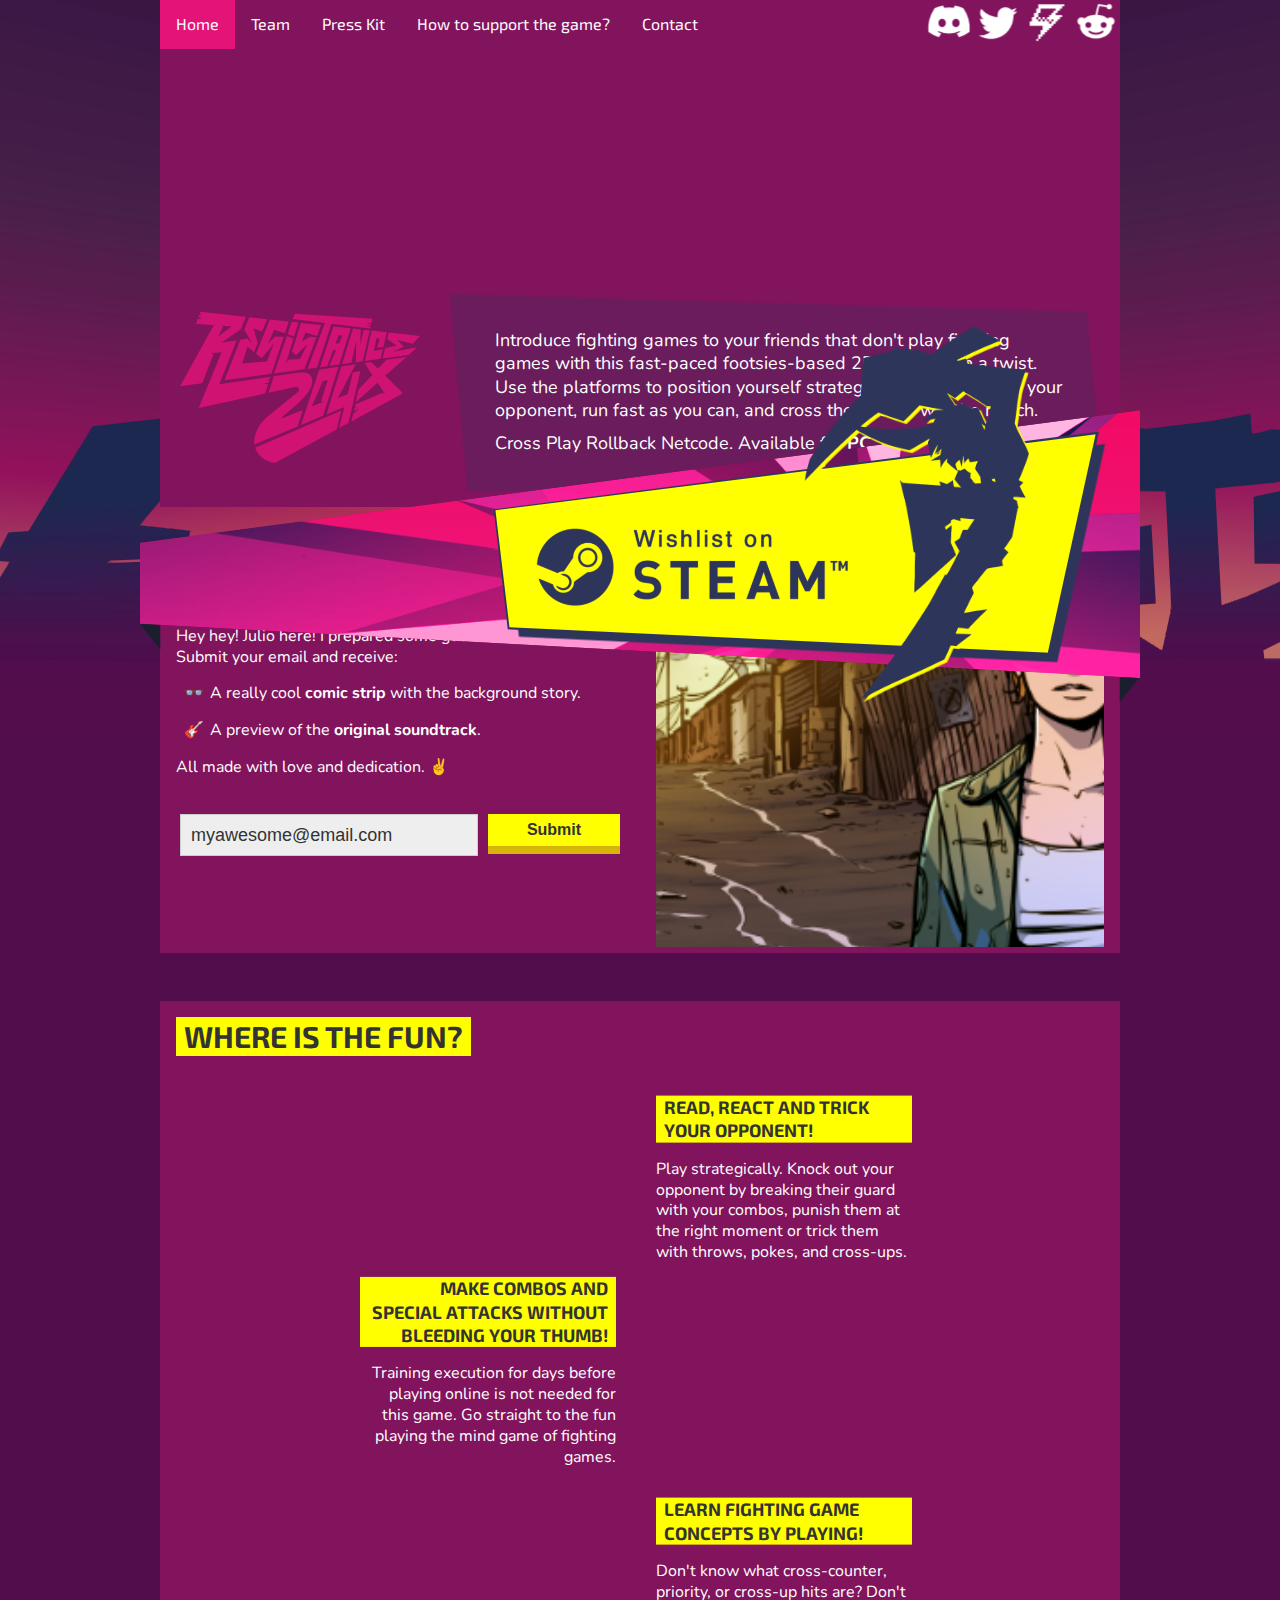
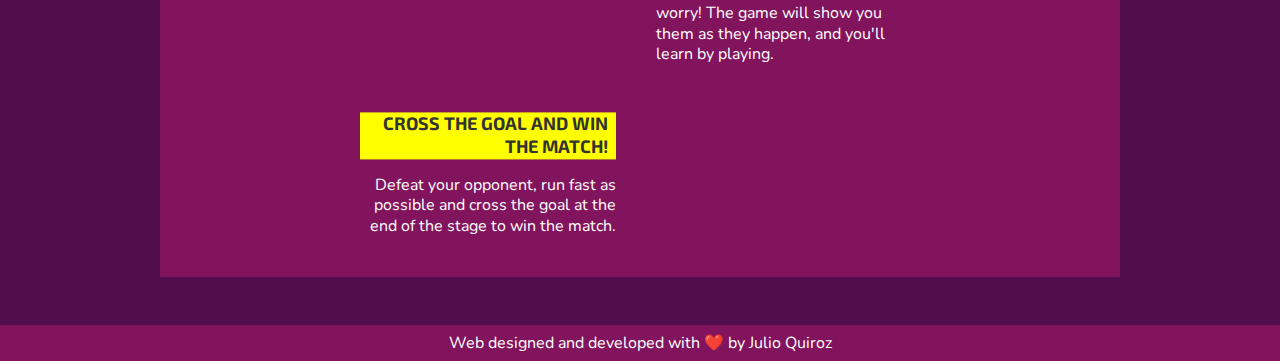
==== commit 30e7a5f7: "Site updated: 2022-11-02 17:52:46" ====
--- a/index.html
+++ b/index.html
@@ -71,7 +71,7 @@
     <div>
         
         <p>Introduce fighting games to your friends that don't play fighting games with this fast-paced footsies-based 2D fighter with a twist. Use the platforms to position yourself strategically, react fast, KO your opponent, run fast as you can, and cross the goal to win the match.</p>
-        <p>Rollback Netcode. Available for <strong>PC, Android and iOS</strong>.</p>
+        <p>Cross Play Rollback Netcode. Available for <strong>PC, Android and iOS</strong>.</p>
 
     </div>
     
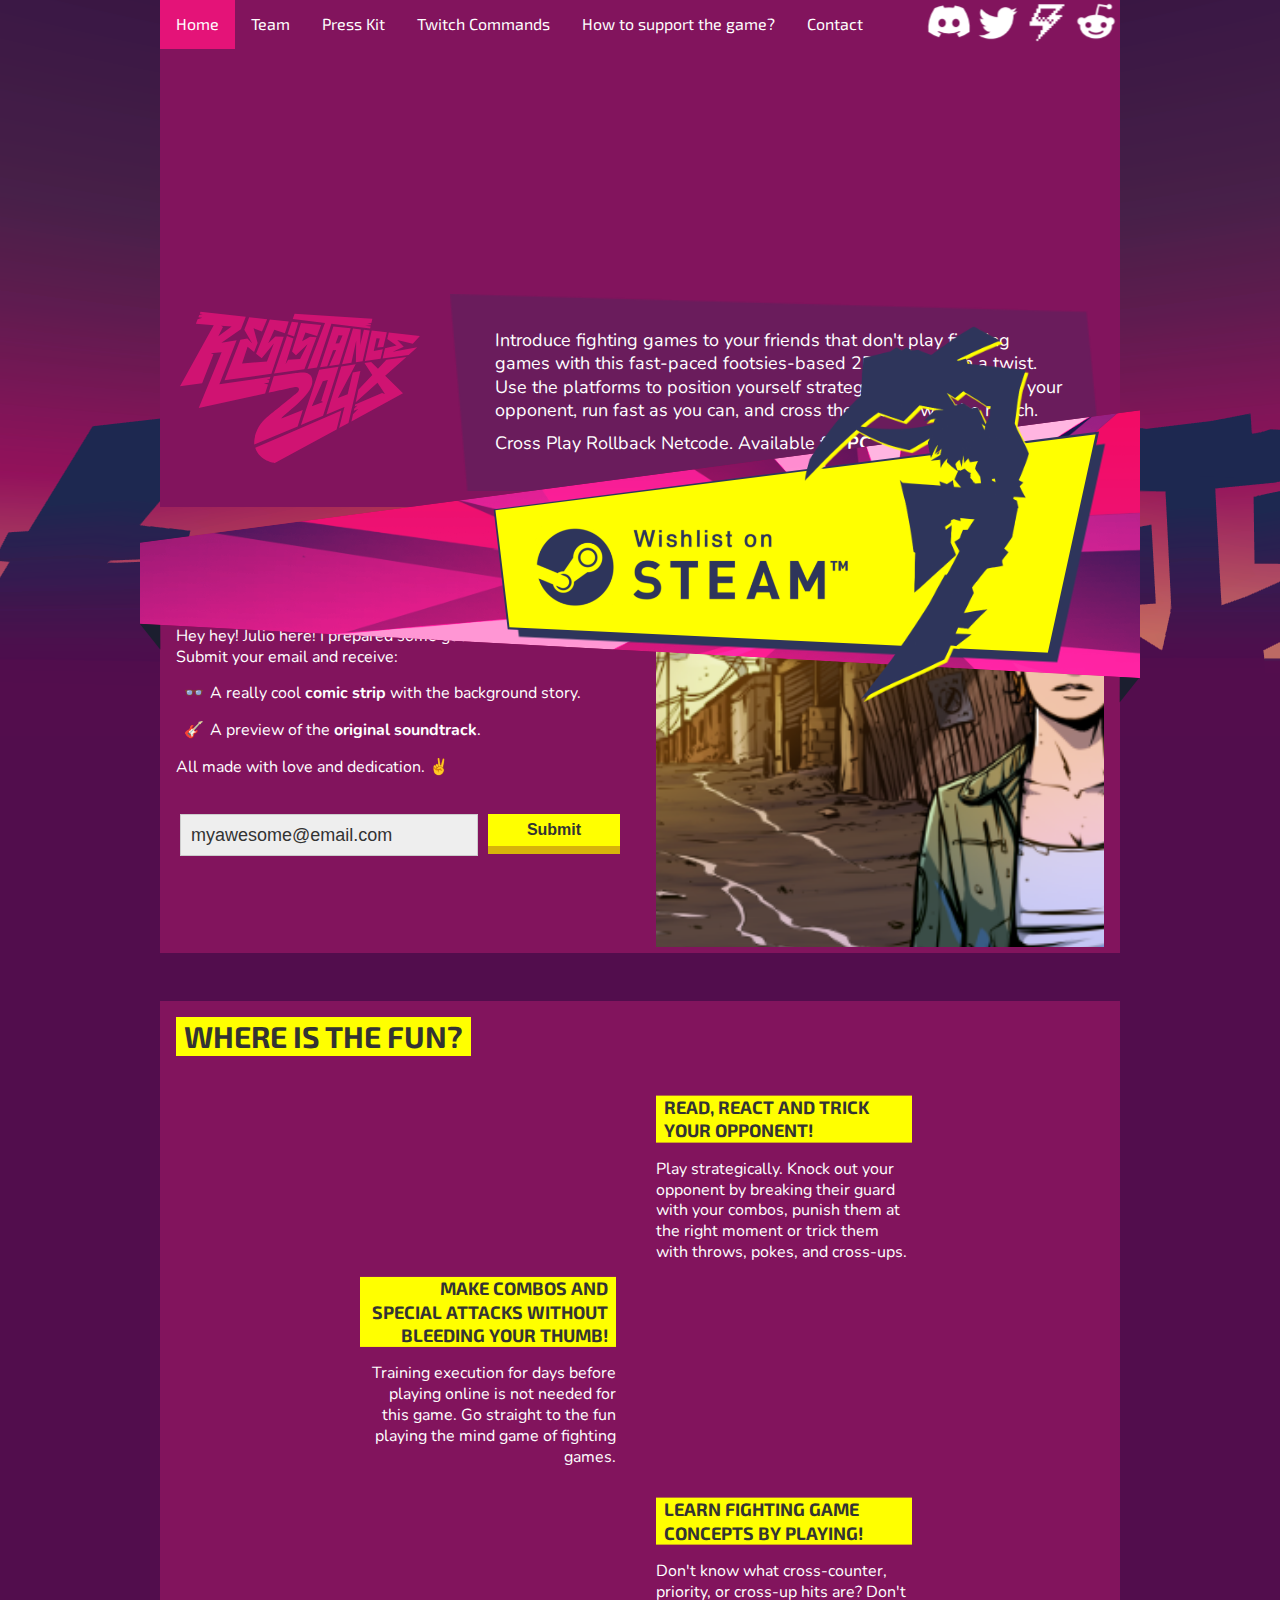
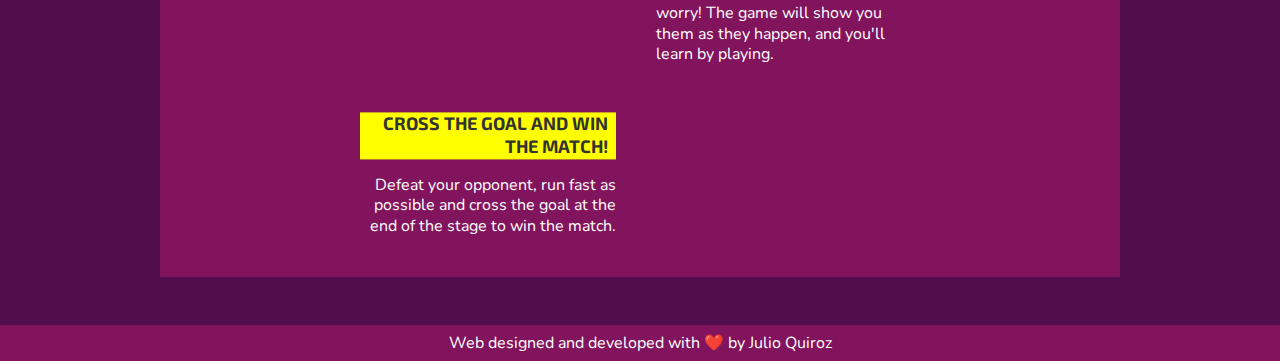
==== commit 487a9404: "Site updated: 2022-11-07 17:31:47" ====
--- a/index.html
+++ b/index.html
@@ -24,6 +24,7 @@
         <!-- <li class="desktop-only"><a href="/blog">DevBlog</a></li> -->
         <li class="desktop-only"><a href="/team">Team</a></li>
         <li class="desktop-only"><a href="/presskit">Press Kit</a></li>
+        <li class="desktop-only"><a href="/twitch-connect-commands">Twitch Commands</a></li>
         <li class="desktop-only"><a href="/how-to-support">How to support the game?</a></li>
         <li class="desktop-only"><a href="mailto:julio@resistance204x.com" target="_blank">Contact</a></li>
         <li class="float-right"><a href="https://reddit.com/r/resistance204x" target="_blank"><img src="/images/social-networks/reddit.png"></a></li>
@@ -43,6 +44,7 @@
           <li><a class="menu__item active " href="/">Home</a></li>
           <li><a class="menu__item" href="/team">Team</a></li>
           <li><a class="menu__item" href="/presskit">Press Kit</a></li>
+          <li><a class="menu__item" href="/twitch-connect-commands">Twitch Commands</a></li>
           <li><a class="menu__item" href="/how-to-support">How to support the game?</a></li>
           <li><a class="menu__item" href="mailto:julio@resistance204x.com">Contact</a></li>
         </ul>
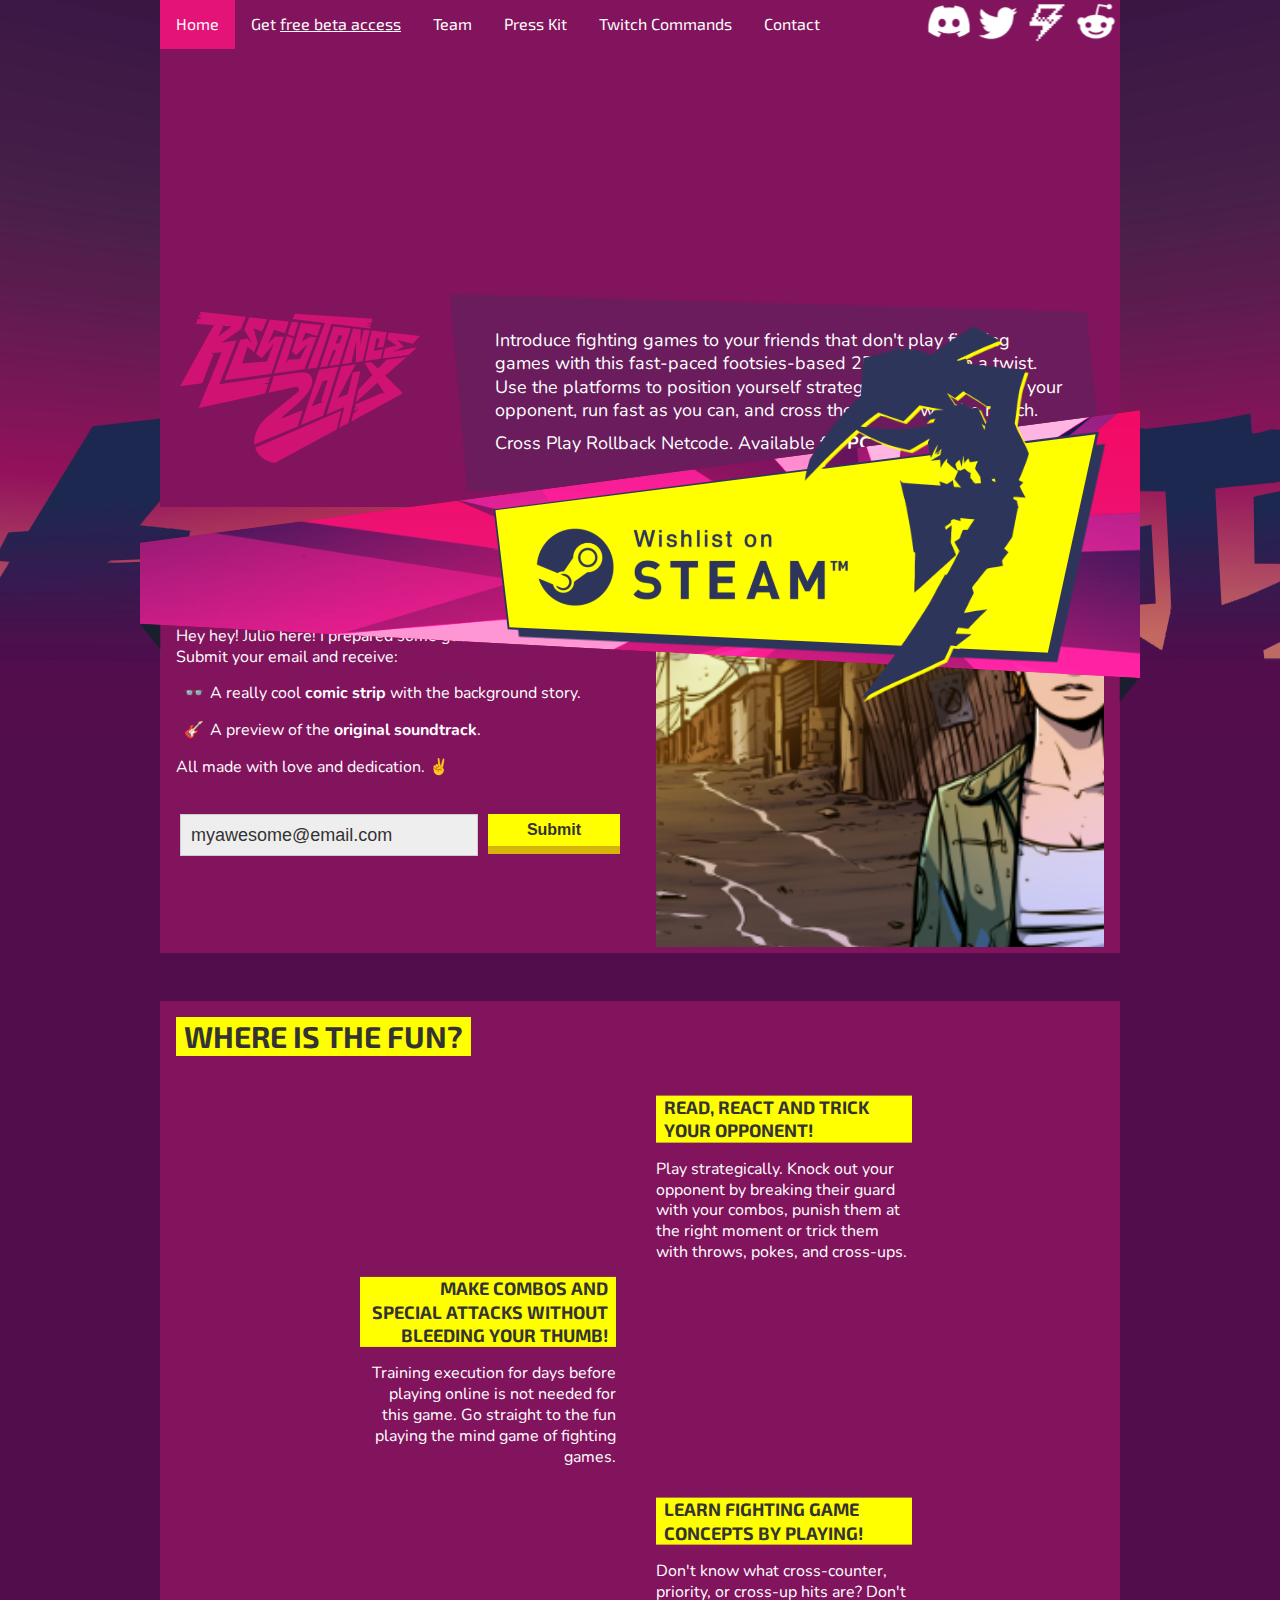
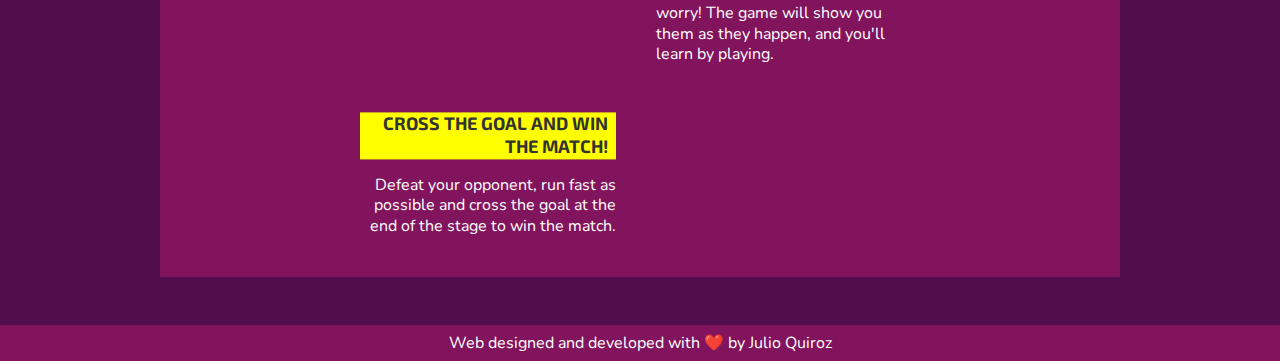
==== commit fd833a3e: "Site updated: 2023-03-10 23:15:29" ====
--- a/index.html
+++ b/index.html
@@ -21,11 +21,12 @@
             <header>
     <ul class="nav-bar" >
         <li class="desktop-only active "><a href="/">Home</a></li>
+        <li class="desktop-only"><a href="/beta">Get <u>free beta access</u></a></li>
         <!-- <li class="desktop-only"><a href="/blog">DevBlog</a></li> -->
         <li class="desktop-only"><a href="/team">Team</a></li>
         <li class="desktop-only"><a href="/presskit">Press Kit</a></li>
         <li class="desktop-only"><a href="/twitch-connect-commands">Twitch Commands</a></li>
-        <li class="desktop-only"><a href="/how-to-support">How to support the game?</a></li>
+
         <li class="desktop-only"><a href="mailto:julio@resistance204x.com" target="_blank">Contact</a></li>
         <li class="float-right"><a href="https://reddit.com/r/resistance204x" target="_blank"><img src="/images/social-networks/reddit.png"></a></li>
         <li class="float-right"><a href="https://gamejolt.com/games/resistance204x/661625" target="_blank"><img src="/images/social-networks/gamejolt.png"></a></li>
@@ -42,10 +43,10 @@
     
         <ul class="menu__box">
           <li><a class="menu__item active " href="/">Home</a></li>
+          <li><a class="menu__item" href="/beta">How to get beta access?</a></li>
           <li><a class="menu__item" href="/team">Team</a></li>
           <li><a class="menu__item" href="/presskit">Press Kit</a></li>
           <li><a class="menu__item" href="/twitch-connect-commands">Twitch Commands</a></li>
-          <li><a class="menu__item" href="/how-to-support">How to support the game?</a></li>
           <li><a class="menu__item" href="mailto:julio@resistance204x.com">Contact</a></li>
         </ul>
       </div>
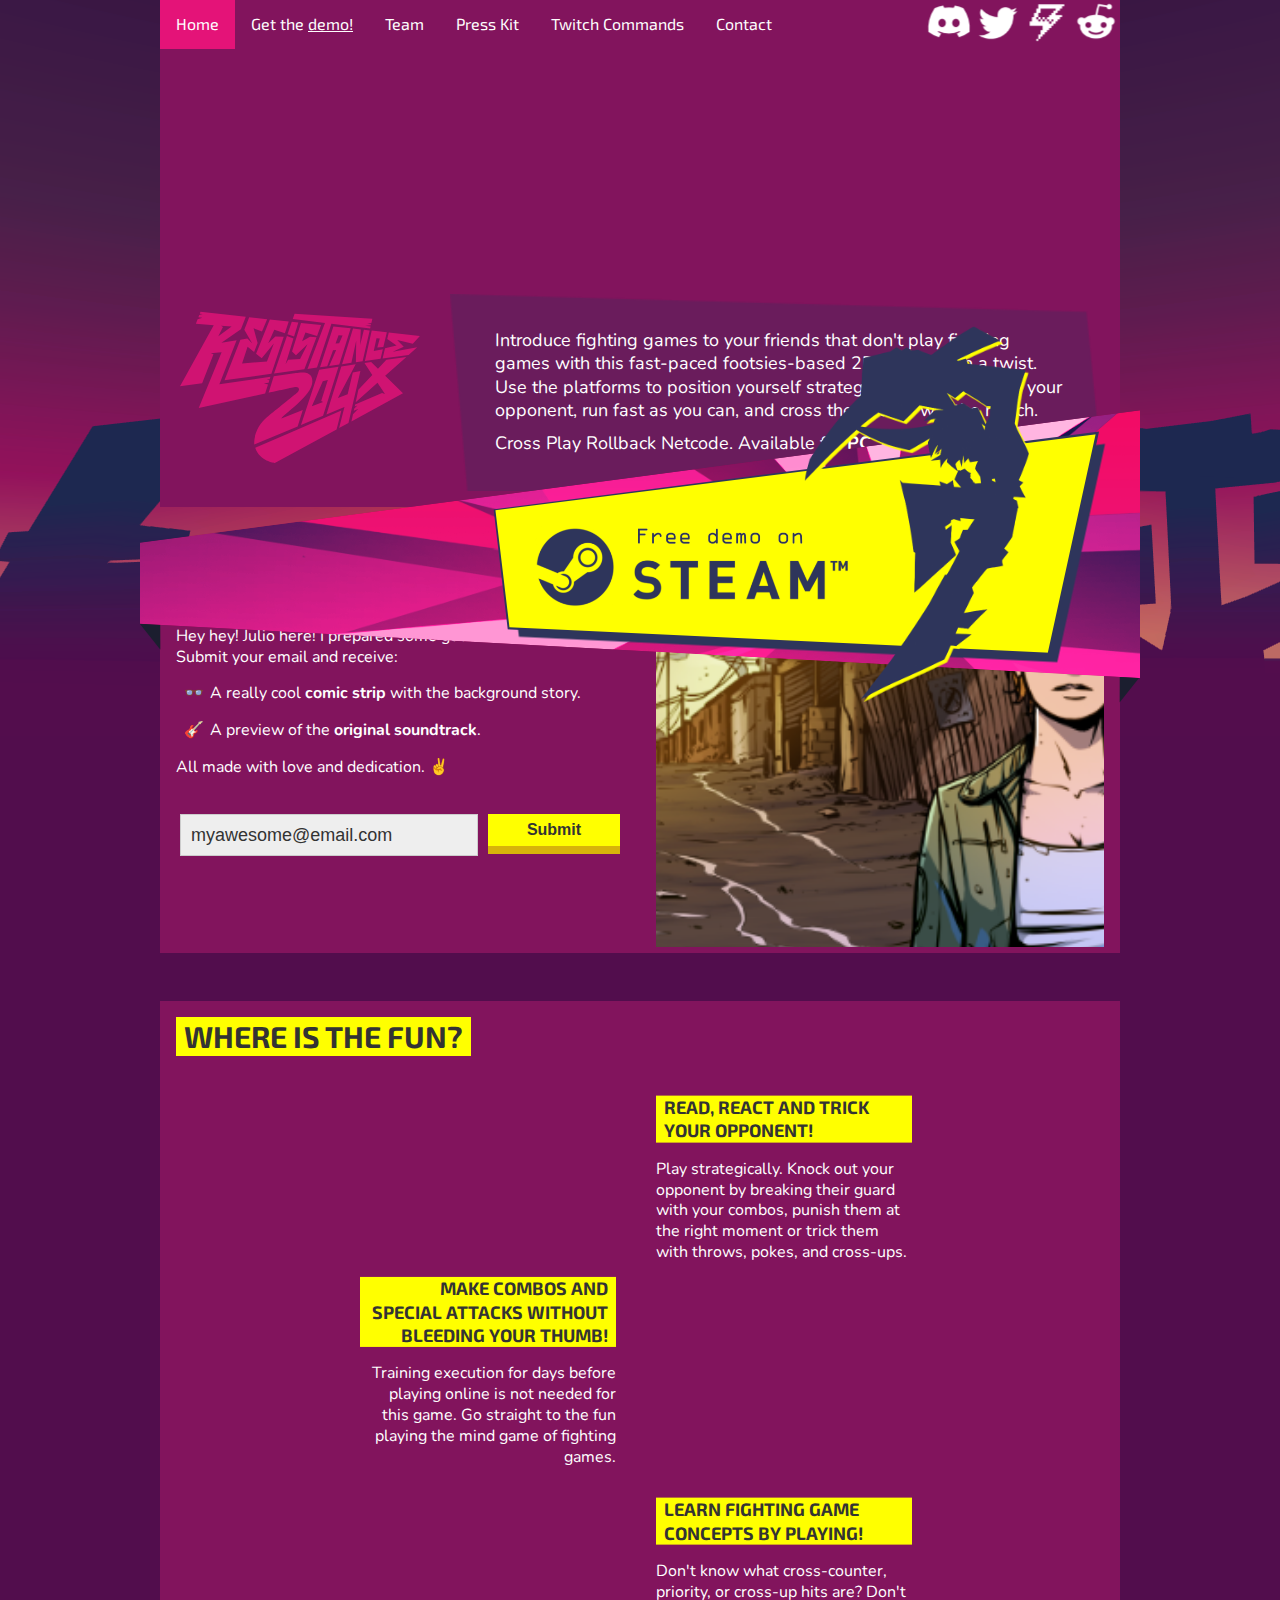
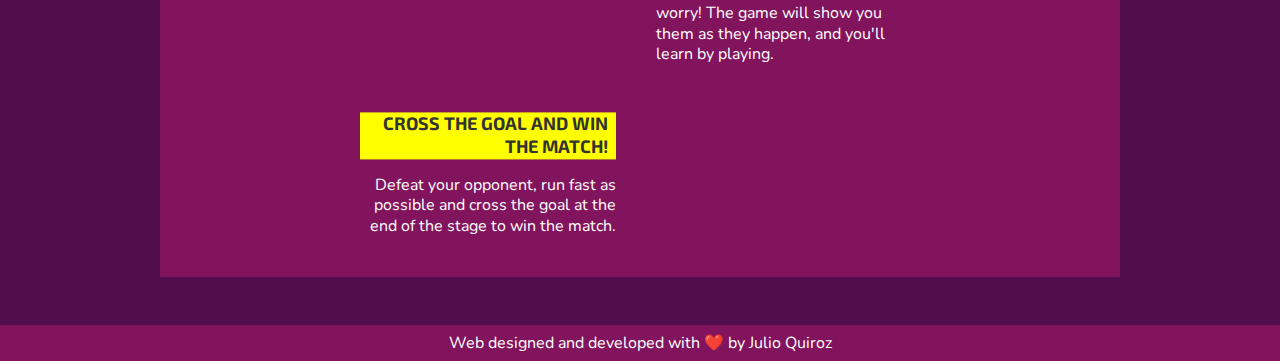
==== commit d414c589: "Site updated: 2023-04-13 10:21:06" ====
--- a/index.html
+++ b/index.html
@@ -21,7 +21,7 @@
             <header>
     <ul class="nav-bar" >
         <li class="desktop-only active "><a href="/">Home</a></li>
-        <li class="desktop-only"><a href="/beta">Get <u>free beta access</u></a></li>
+        <li class="desktop-only"><a target="_blank" rel="noopener" href="https://store.steampowered.com/app/1829140/Resistance_204X/#game_area_purchase">Get the <u>demo!</u></a></li>
         <!-- <li class="desktop-only"><a href="/blog">DevBlog</a></li> -->
         <li class="desktop-only"><a href="/team">Team</a></li>
         <li class="desktop-only"><a href="/presskit">Press Kit</a></li>
@@ -43,7 +43,7 @@
     
         <ul class="menu__box">
           <li><a class="menu__item active " href="/">Home</a></li>
-          <li><a class="menu__item" href="/beta">How to get beta access?</a></li>
+          <li><a class="menu__item" target="_blank" rel="noopener" href="https://store.steampowered.com/app/1829140/Resistance_204X/#game_area_purchase">Get the <u>demo!</u></a></li>
           <li><a class="menu__item" href="/team">Team</a></li>
           <li><a class="menu__item" href="/presskit">Press Kit</a></li>
           <li><a class="menu__item" href="/twitch-connect-commands">Twitch Commands</a></li>
@@ -57,13 +57,13 @@
 
             
     <header>
-<a href="https://store.steampowered.com/app/1829140/Resistance_204X/" target="_blank">
+<a href="https://store.steampowered.com/app/1829140/Resistance_204X/#game_area_purchase" target="_blank">
   
     <video class="video" id="preview-video-pc" alt="Resistance 204X: Gameplay steam pcgames mobilegames 2dfighter fighting indiegames indiedev resistance204x GIF" muted autoplay="autoplay" loop preload="auto" poster="https://thumbs.gfycat.com/AngryBronzeAmbushbug-mobile.jpg" tabindex="-1">
         <source src="https://giant.gfycat.com/AngryBronzeAmbushbug.mp4" type="video/mp4">
         <source src="https://thumbs.gfycat.com/AngryBronzeAmbushbug-mobile.mp4" type="video/mp4">
     </video>
-    <img id="wishlist-banner" src="/images/wishlist-on-steam-banner.png" alt="Wishlist on Steam"/>
+    <img id="wishlist-banner" src="/images/demo-on-steam-banner.png" alt="Wishlist on Steam"/>
     <!-- <img id="homevideo-game-logo" src="/images/top-logo.png" alt="Resistance 204X Logo"> -->
   </a>
 </header>
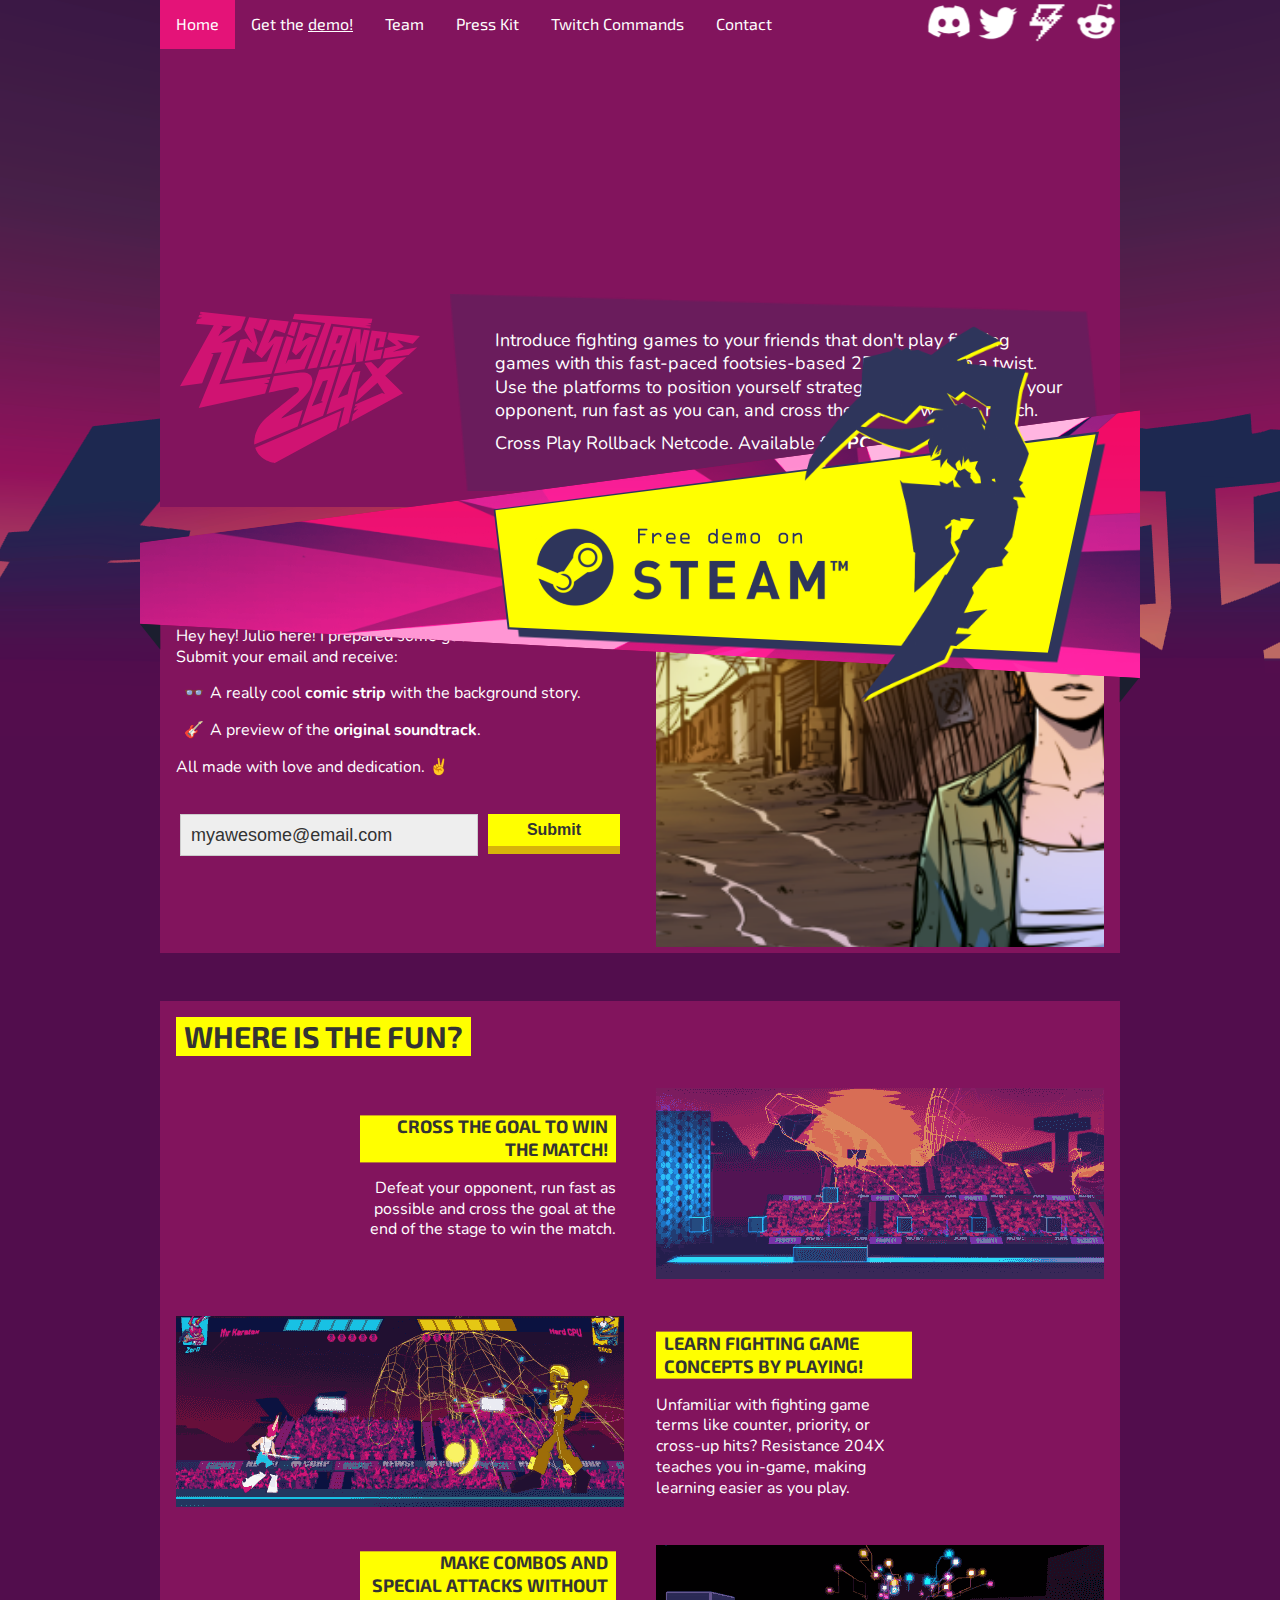
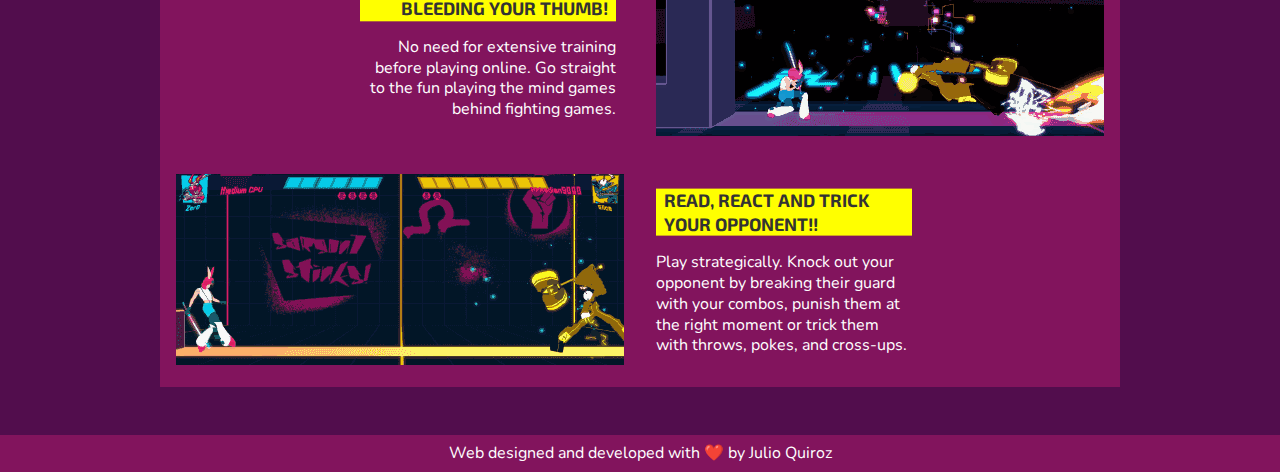
==== commit ee4d09da: "Site updated: 2023-10-18 12:14:37" ====
--- a/index.html
+++ b/index.html
@@ -60,8 +60,8 @@
 <a href="https://store.steampowered.com/app/1829140/Resistance_204X/#game_area_purchase" target="_blank">
   
     <video class="video" id="preview-video-pc" alt="Resistance 204X: Gameplay steam pcgames mobilegames 2dfighter fighting indiegames indiedev resistance204x GIF" muted autoplay="autoplay" loop preload="auto" poster="https://thumbs.gfycat.com/AngryBronzeAmbushbug-mobile.jpg" tabindex="-1">
-        <source src="https://giant.gfycat.com/AngryBronzeAmbushbug.mp4" type="video/mp4">
-        <source src="https://thumbs.gfycat.com/AngryBronzeAmbushbug-mobile.mp4" type="video/mp4">
+        <source src="images/web-trailer.mp4" type="video/mp4">
+        <source src="images/web-trailer.mp4" type="video/mp4">
     </video>
     <img id="wishlist-banner" src="/images/demo-on-steam-banner.png" alt="Wishlist on Steam"/>
     <!-- <img id="homevideo-game-logo" src="/images/top-logo.png" alt="Resistance 204X Logo"> -->
@@ -195,10 +195,6 @@
 
   
 <div class="box-separator-big"></div>
-
-
-  
-
 <section>
     <div class="box-separator box"></div>
     <div class="box flex">
@@ -206,31 +202,58 @@
     </div>
 </section>
 
-  <!-- PLAY FOOTSIES -->
+  
+<!-- WIN THE MATCH -->
+<div class="box-separator box"></div>
+
+<section>
+  <div class="box flex flex-align-right">
+    <div class="half ai-c">
+      <div class="feature-description-container feature-description-align-right">
+        <h2>Cross the goal to win the match!</h2>
+        <p>Defeat your opponent, run fast as possible and cross the goal at the end of the stage to win the match.</p>
+      </div>
+    </div>
+    <div class="half">
+      
+
+      <!-- <video class="videoright" id="video-win" alt="Resistance 204X: Special Attacks steam pcgames mobilegames 2dfighter fighting indiegames indiedev resistance204x GIF" muted playsinline autoplay="autoplay" loop preload="auto" poster="https://thumbs.gfycat.com/SaneKindChuckwalla-mobile.jpg" tabindex="-1">
+        <source src="https://thumbs.gfycat.com/SaneKindChuckwalla-mobile.mp4" type="video/mp4">
+        <source src="https://giant.gfycat.com/SaneKindChuckwalla.mp4" type="video/mp4">
+        <source src="https://thumbs.gfycat.com/SaneKindChuckwalla-mobile.mp4" type="video/mp4">
+      </video> -->
+
+      <img class="videoleft" id="video-win" src="images/winV3.gif" alt="Resistance 204X: Special Attacks steam pcgames mobilegames 2dfighter fighting indiegames indiedev resistance204x GIF">
+
+    </div>
+  </div>
+</section>
+
+  
+  <!-- LEARN CONCEPTS -->
+  <div class="box-separator box"></div>
   <div class="box-separator box"></div>
   <section>
     <div class="box flex">
       <div class="half">
-
-
-        <video class="videoleft" id="video-footsies" alt="Resistance 204X: Play Footsies steam pcgames mobilegames 2dfighter fighting indiegames indiedev resistance204x GIF" muted playsinline autoplay="autoplay" loop preload="auto" poster="https://thumbs.gfycat.com/CoolRecklessEland-mobile.jpg" tabindex="-1">
-          <source src="https://thumbs.gfycat.com/CoolRecklessEland-mobile.mp4" type="video/mp4">
-          <source src="https://giant.gfycat.com/CoolRecklessEland.mp4" type="video/mp4">
-          <source src="https://thumbs.gfycat.com/CoolRecklessEland-mobile.mp4" type="video/mp4">
-        </video>
-
-
-
-        <img class="videoleft" id="gif-footsies" src="https://media.giphy.com/media/6j5SujnwTzBtTqdJl4/giphy.gif">
+        <!-- <video class="videoleft" id="video-learn" alt="learn fighting games GIF" muted playsinline autoplay="autoplay" loop preload="auto" poster="https://thumbs.gfycat.com/HandmadeAdeptAmethystgemclam-mobile.jpg" tabindex="-1">
+          <source src="https://thumbs.gfycat.com/HandmadeAdeptAmethystgemclam-mobile.mp4" type="video/mp4">
+          <source src="https://giant.gfycat.com/HandmadeAdeptAmethystgemclam.mp4" type="video/mp4">
+          <source src="https://thumbs.gfycat.com/HandmadeAdeptAmethystgemclam-mobile.mp4" type="video/mp4">
+        </video> -->
+        
+        <img class="videoleft" id="video-learn" src="images/learnV2.gif" alt="learn fighting games GIF">
+
       </div>
       <div class="half ai-c">
         <div class="feature-description-container feature-description-align-left">
-          <h2>Read, react and trick your opponent!</h2>
-          <p>Play strategically. Knock out your opponent by breaking their guard with your combos, punish them at the right moment or trick them with throws, pokes, and cross-ups.</p>
+          <h2>Learn fighting game concepts by playing!</h2>
+          <p>Unfamiliar with fighting game terms like counter, priority, or cross-up hits? Resistance 204X teaches you in-game, making learning easier as you play.</p>
         </div>
       </div>
     </div>
   </section>
+
 
   <!-- MAKE COMBOS -->
   <div class="box-separator box"></div>
@@ -240,19 +263,19 @@
       <div class="half ai-c">
         <div class="feature-description-container feature-description-align-right">
           <h2>Make Combos and Special Attacks without bleeding your thumb!</h2>
-          <p>Training execution for days before playing online is not needed for this game. Go straight to the fun playing the mind game of fighting games.</p>
+          <p>No need for extensive training before playing online. Go straight to the fun playing the mind games behind fighting games.</p>
         </div>
       </div>
       <div class="half">
         
-
+<!-- 
         <video class="videoright" id="video-combos" alt="Resistance 204X: Special Attacks steam pcgames mobilegames 2dfighter fighting indiegames indiedev resistance204x GIF" muted playsinline autoplay="autoplay" loop preload="auto" poster="https://thumbs.gfycat.com/HorribleVainCalf-mobile.jpg" tabindex="-1">
           <source src="https://thumbs.gfycat.com/HorribleVainCalf-mobile.mp4" type="video/mp4">
           <source src="https://giant.gfycat.com/HorribleVainCalf.mp4" type="video/mp4">
           <source src="https://thumbs.gfycat.com/HorribleVainCalf-mobile.mp4" type="video/mp4">
-        </video>
-
-        <img class="videoleft" id="gif-combos" src="https://media.giphy.com/media/gXb91uN3snwFlieC2F/giphy.gif">
+        </video> -->
+
+        <img class="videoleft" id="video-combos" src="images/comboV2.gif" alt="Resistance 204X: Special Attacks steam pcgames mobilegames 2dfighter fighting indiegames indiedev resistance204x GIF">
 
       </div>
     </div>
@@ -261,55 +284,35 @@
   
 
   
-  <!-- LEARN CONCEPTS -->
+  <!-- PLAY FOOTSIES -->
   <div class="box-separator box"></div>
   <div class="box-separator box"></div>
   <section>
     <div class="box flex">
       <div class="half">
-        <video class="videoleft" id="video-learn" alt="learn fighting games GIF" muted playsinline autoplay="autoplay" loop preload="auto" poster="https://thumbs.gfycat.com/HandmadeAdeptAmethystgemclam-mobile.jpg" tabindex="-1">
-          <source src="https://thumbs.gfycat.com/HandmadeAdeptAmethystgemclam-mobile.mp4" type="video/mp4">
-          <source src="https://giant.gfycat.com/HandmadeAdeptAmethystgemclam.mp4" type="video/mp4">
-          <source src="https://thumbs.gfycat.com/HandmadeAdeptAmethystgemclam-mobile.mp4" type="video/mp4">
-        </video>
-        
-        <img class="videoleft" id="gif-learn" src="https://media.giphy.com/media/myu6I7WOnbVU4U5Xh3/giphy.gif">
-
+
+<!-- 
+        <video class="videoleft" id="video-footsies" alt="Resistance 204X: Play Footsies steam pcgames mobilegames 2dfighter fighting indiegames indiedev resistance204x GIF" muted playsinline autoplay="autoplay" loop preload="auto" poster="https://thumbs.gfycat.com/CoolRecklessEland-mobile.jpg" tabindex="-1">
+          <source src="https://thumbs.gfycat.com/CoolRecklessEland-mobile.mp4" type="video/mp4">
+          <source src="https://giant.gfycat.com/CoolRecklessEland.mp4" type="video/mp4">
+          <source src="https://thumbs.gfycat.com/CoolRecklessEland-mobile.mp4" type="video/mp4">
+        </video> -->
+
+
+
+        <img class="videoleft" id="video-footsies" src="images/reactV2.gif" alt="Resistance 204X: Play Footsies steam pcgames mobilegames 2dfighter fighting indiegames indiedev resistance204x GIF">
       </div>
       <div class="half ai-c">
         <div class="feature-description-container feature-description-align-left">
-          <h2>Learn fighting game concepts by playing!</h2>
-          <p>Don't know what cross-counter, priority, or cross-up hits are? Don't worry! The game will show you them as they happen, and you'll learn by playing.</p>
+          <h2>Read, react and trick your opponent!!</h2>
+          <p>Play strategically. Knock out your opponent by breaking their guard with your combos, punish them at the right moment or trick them with throws, pokes, and cross-ups.</p>
         </div>
       </div>
     </div>
   </section>
-  
-  <!-- WIN THE MATCH -->
-  <div class="box-separator box"></div>
-  <div class="box-separator box"></div>
-  <section>
-    <div class="box flex flex-align-right">
-      <div class="half ai-c">
-        <div class="feature-description-container feature-description-align-right">
-          <h2>Cross the goal and win the match!</h2>
-          <p>Defeat your opponent, run fast as possible and cross the goal at the end of the stage to win the match.</p>
-        </div>
-      </div>
-      <div class="half">
-        
-
-        <video class="videoright" id="video-win" alt="Resistance 204X: Special Attacks steam pcgames mobilegames 2dfighter fighting indiegames indiedev resistance204x GIF" muted playsinline autoplay="autoplay" loop preload="auto" poster="https://thumbs.gfycat.com/SaneKindChuckwalla-mobile.jpg" tabindex="-1">
-          <source src="https://thumbs.gfycat.com/SaneKindChuckwalla-mobile.mp4" type="video/mp4">
-          <source src="https://giant.gfycat.com/SaneKindChuckwalla.mp4" type="video/mp4">
-          <source src="https://thumbs.gfycat.com/SaneKindChuckwalla-mobile.mp4" type="video/mp4">
-        </video>
-
-        <img class="videoleft" id="gif-win" src="https://media.giphy.com/media/IYQXvWVEl5nv1vD0Vl/giphy.gif">
-
-      </div>
-    </div>
-  </section>
+
+
+  
   
 <div class="box-separator box"></div>
 <div class="box-separator-big"></div>
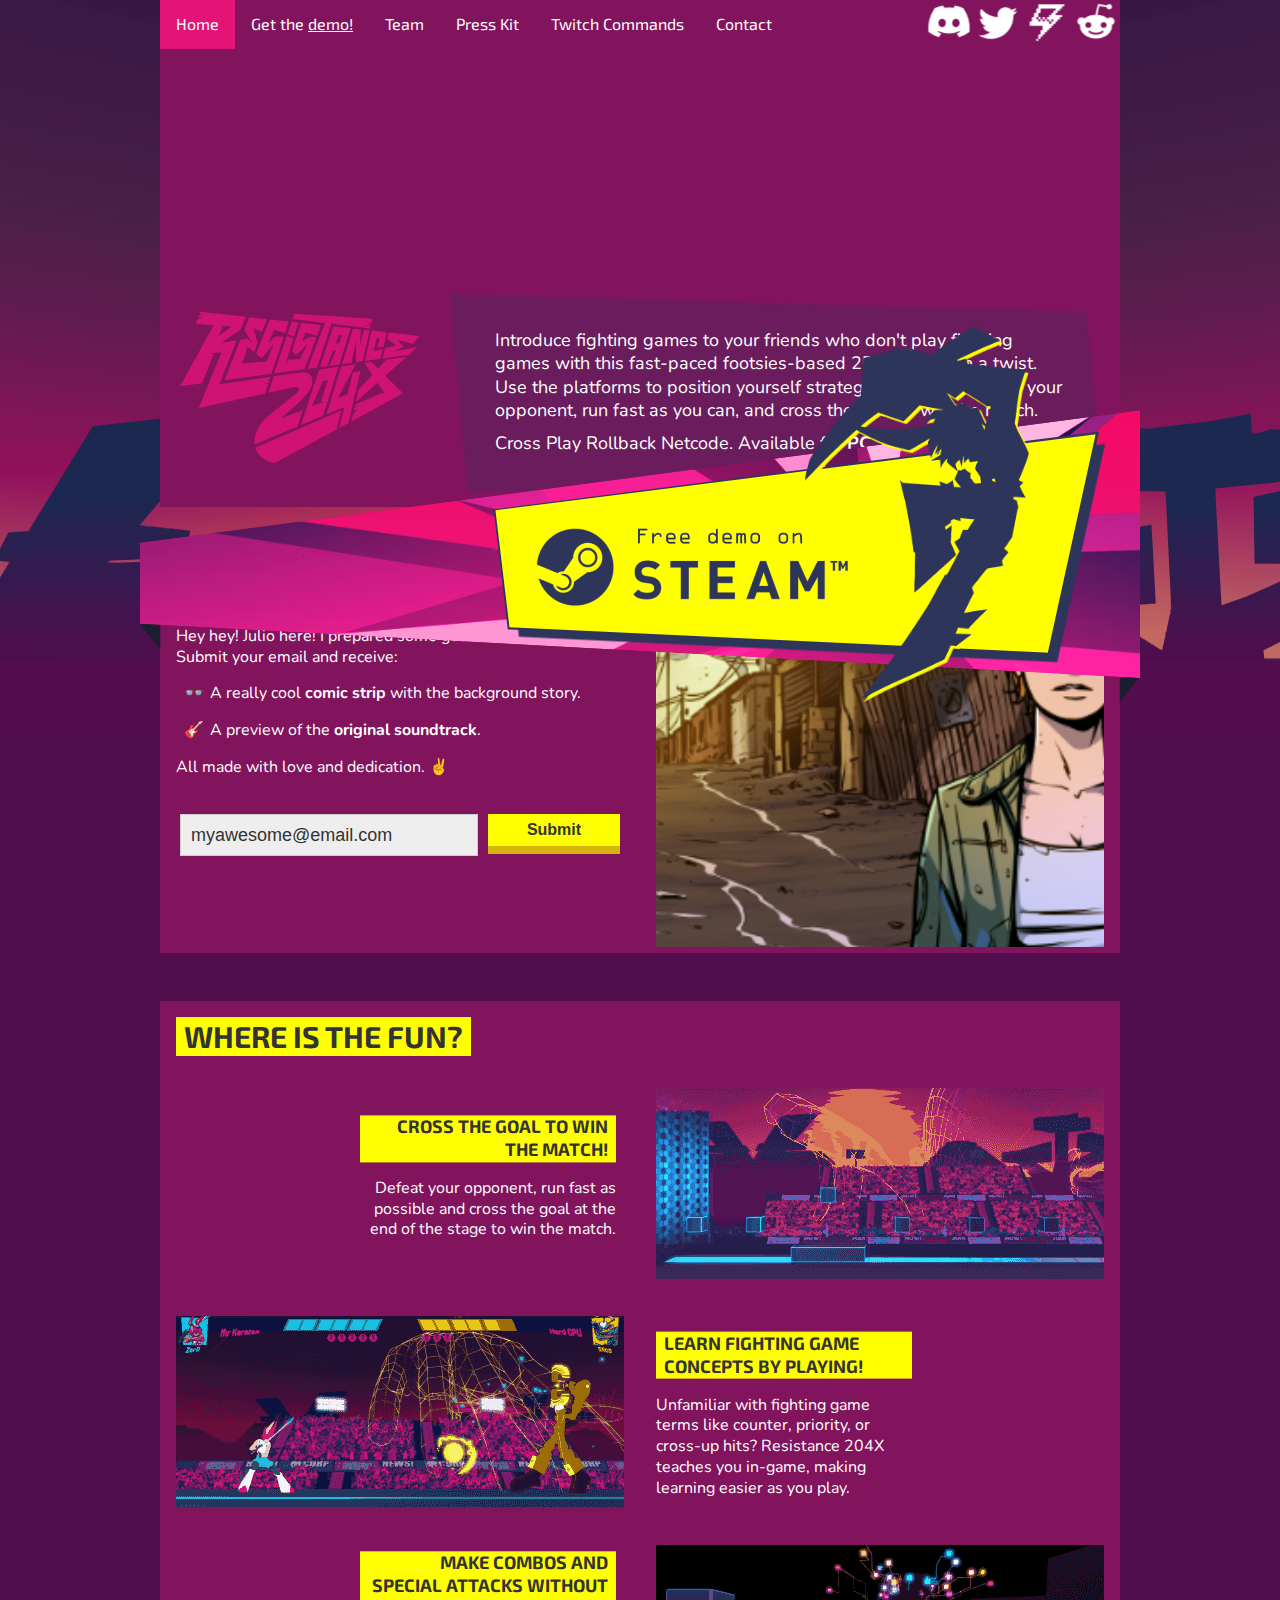
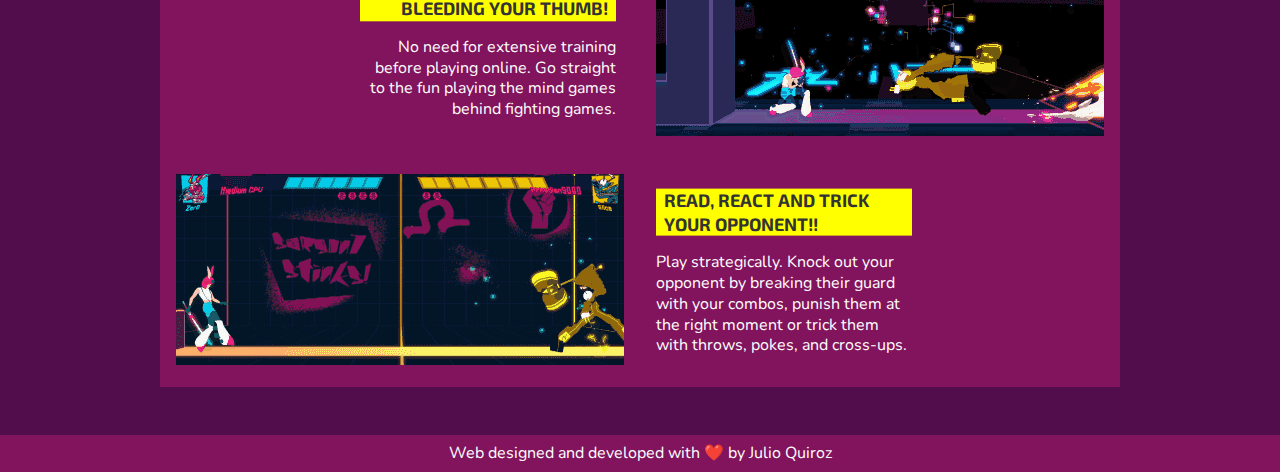
==== commit f6e9d138: "Site updated: 2023-10-18 16:07:49" ====
--- a/index.html
+++ b/index.html
@@ -73,7 +73,7 @@
     <img src="/images/logo2.svg" class="quarter" />
     <div>
         
-        <p>Introduce fighting games to your friends that don't play fighting games with this fast-paced footsies-based 2D fighter with a twist. Use the platforms to position yourself strategically, react fast, KO your opponent, run fast as you can, and cross the goal to win the match.</p>
+        <p>Introduce fighting games to your friends who don't play fighting games with this fast-paced footsies-based 2D fighter with a twist. Use the platforms to position yourself strategically, react fast, KO your opponent, run fast as you can, and cross the goal to win the match.</p>
         <p>Cross Play Rollback Netcode. Available for <strong>PC, Android and iOS</strong>.</p>
 
     </div>
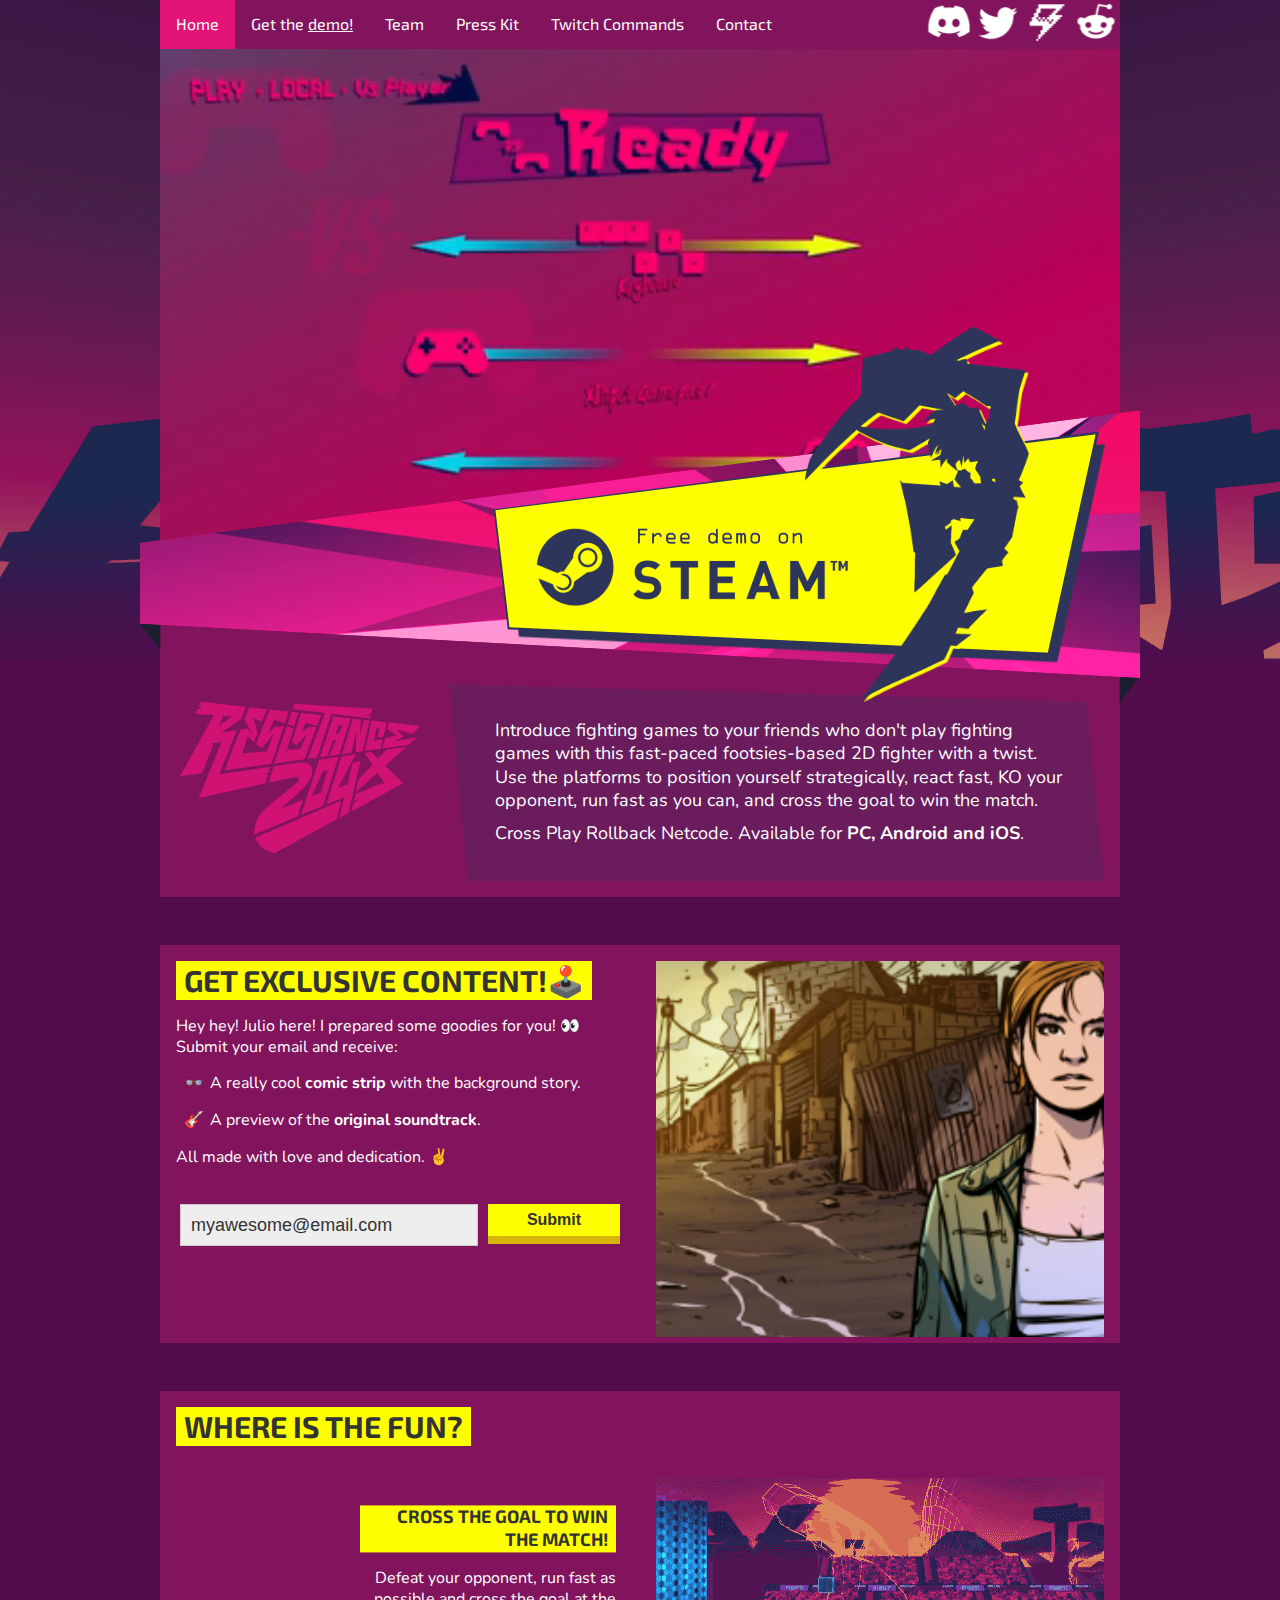
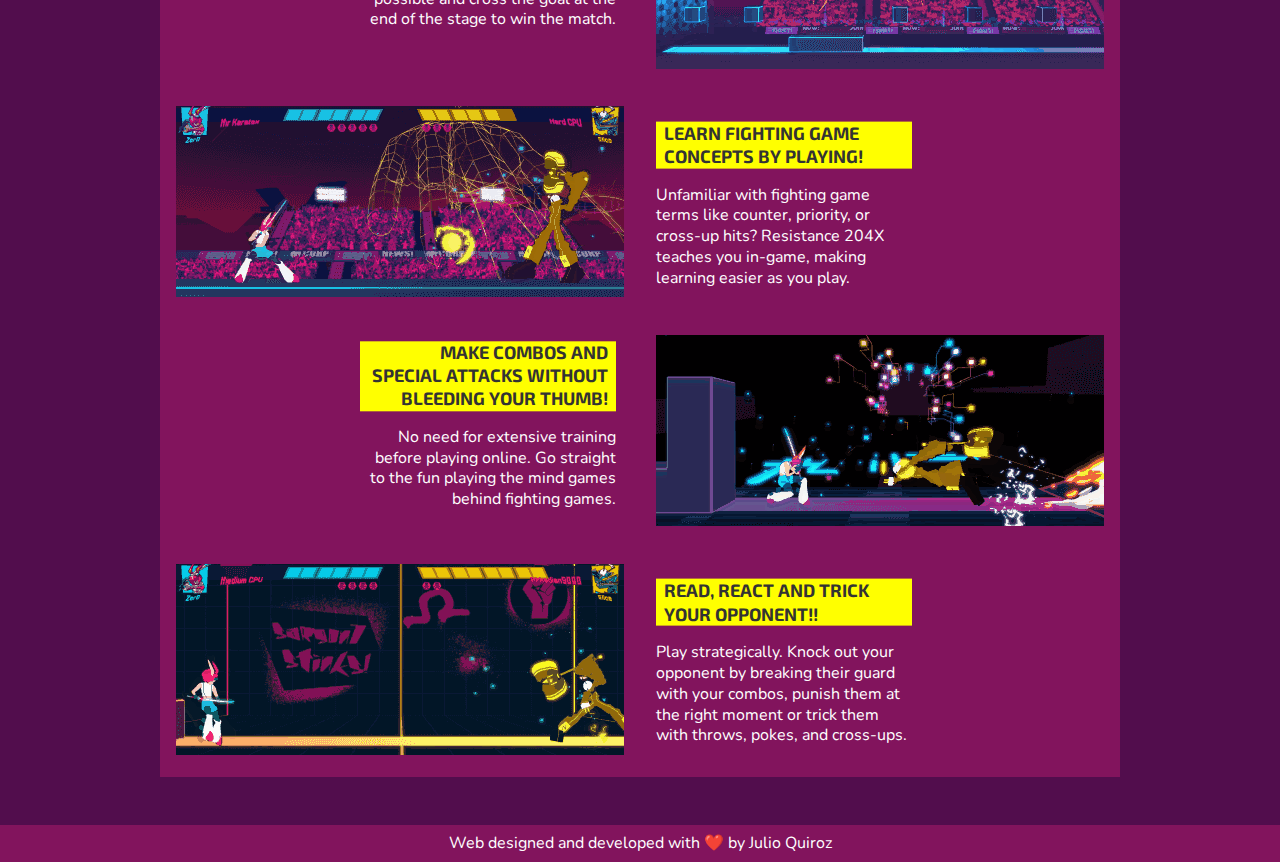
==== commit bad3e603: "Site updated: 2023-10-18 16:26:19" ====
--- a/index.html
+++ b/index.html
@@ -59,9 +59,9 @@
     <header>
 <a href="https://store.steampowered.com/app/1829140/Resistance_204X/#game_area_purchase" target="_blank">
   
-    <video class="video" id="preview-video-pc" alt="Resistance 204X: Gameplay steam pcgames mobilegames 2dfighter fighting indiegames indiedev resistance204x GIF" muted autoplay="autoplay" loop preload="auto" poster="https://thumbs.gfycat.com/AngryBronzeAmbushbug-mobile.jpg" tabindex="-1">
-        <source src="images/web-trailer.mp4" type="video/mp4">
-        <source src="images/web-trailer.mp4" type="video/mp4">
+    <video class="video" id="preview-video-pc" alt="Resistance 204X: Gameplay steam pcgames mobilegames 2dfighter fighting indiegames indiedev resistance204x GIF" muted autoplay="autoplay" loop preload="auto" poster="images/web-trailerV2-poster.png" tabindex="-1">
+        <source src="images/web-trailerV2.mp4" type="video/mp4">
+        <source src="images/web-trailerV2-mobile.mp4" type="video/mp4">
     </video>
     <img id="wishlist-banner" src="/images/demo-on-steam-banner.png" alt="Wishlist on Steam"/>
     <!-- <img id="homevideo-game-logo" src="/images/top-logo.png" alt="Resistance 204X Logo"> -->
